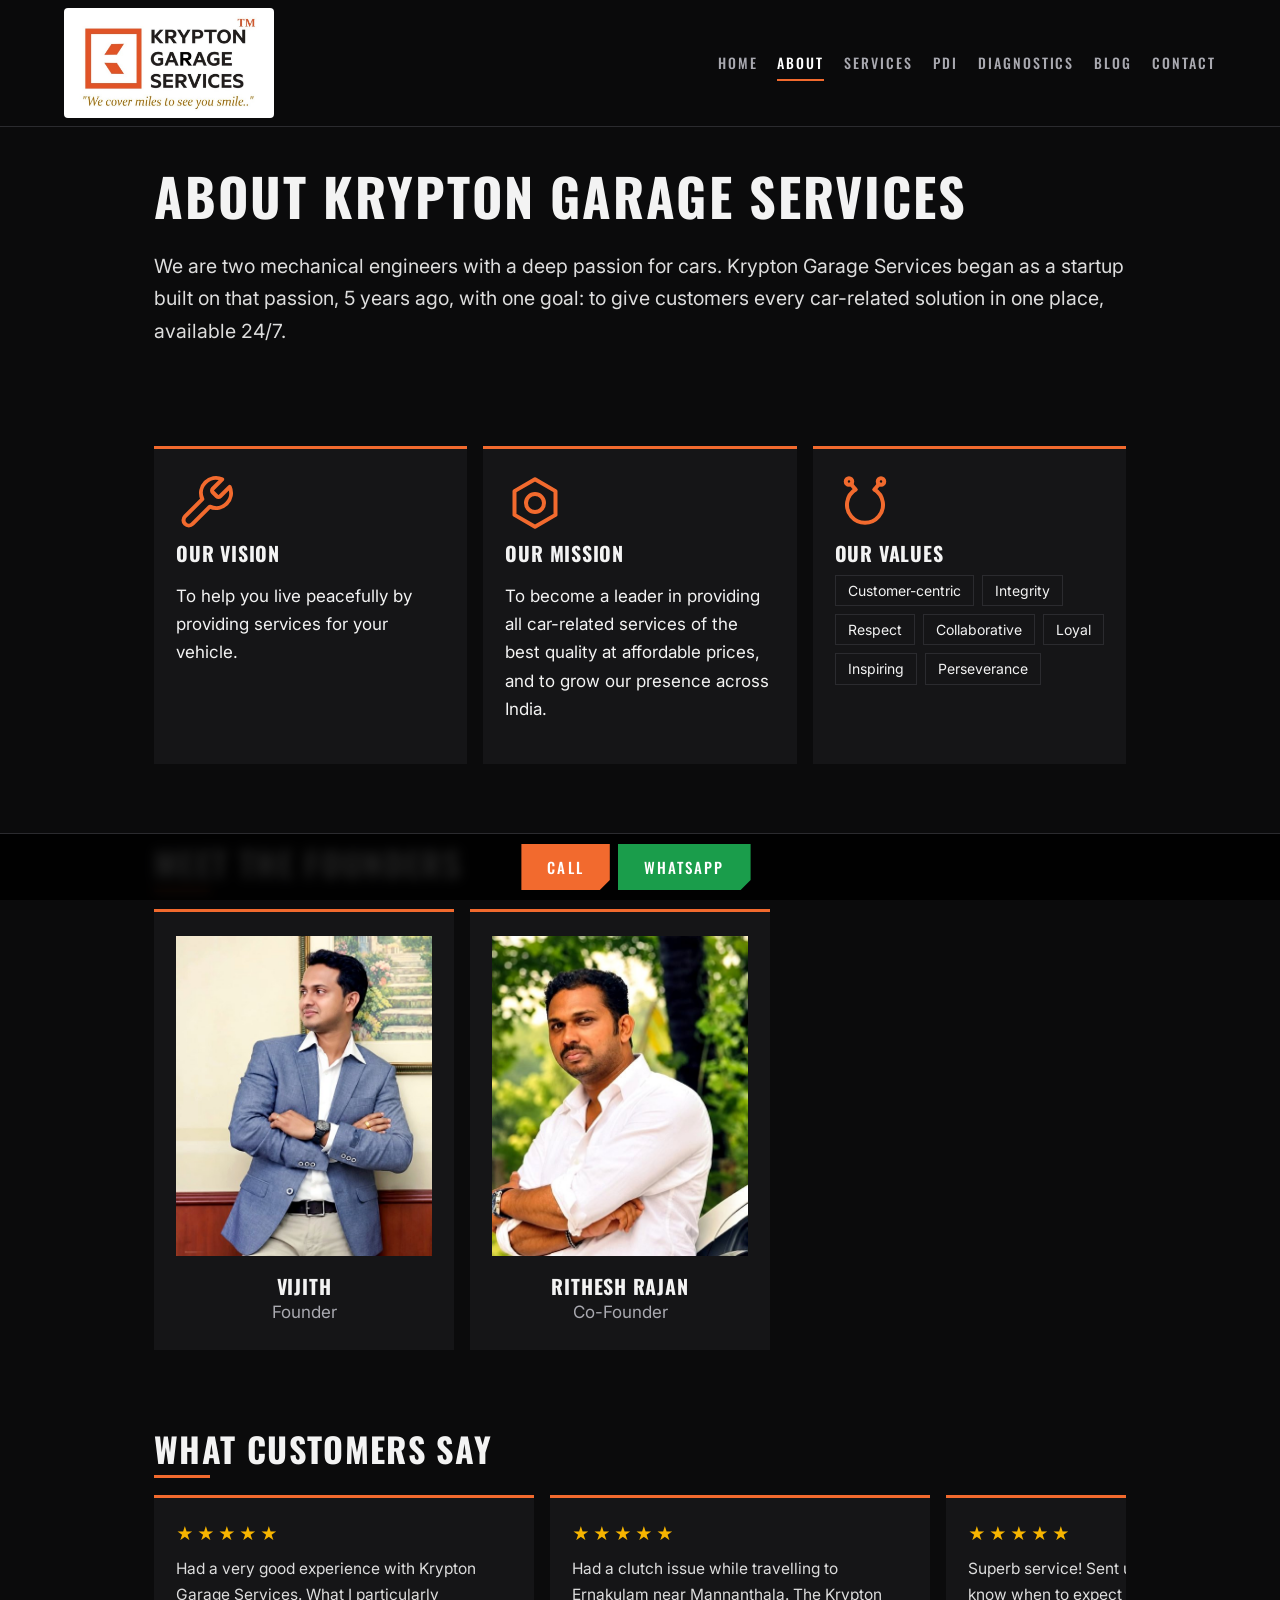
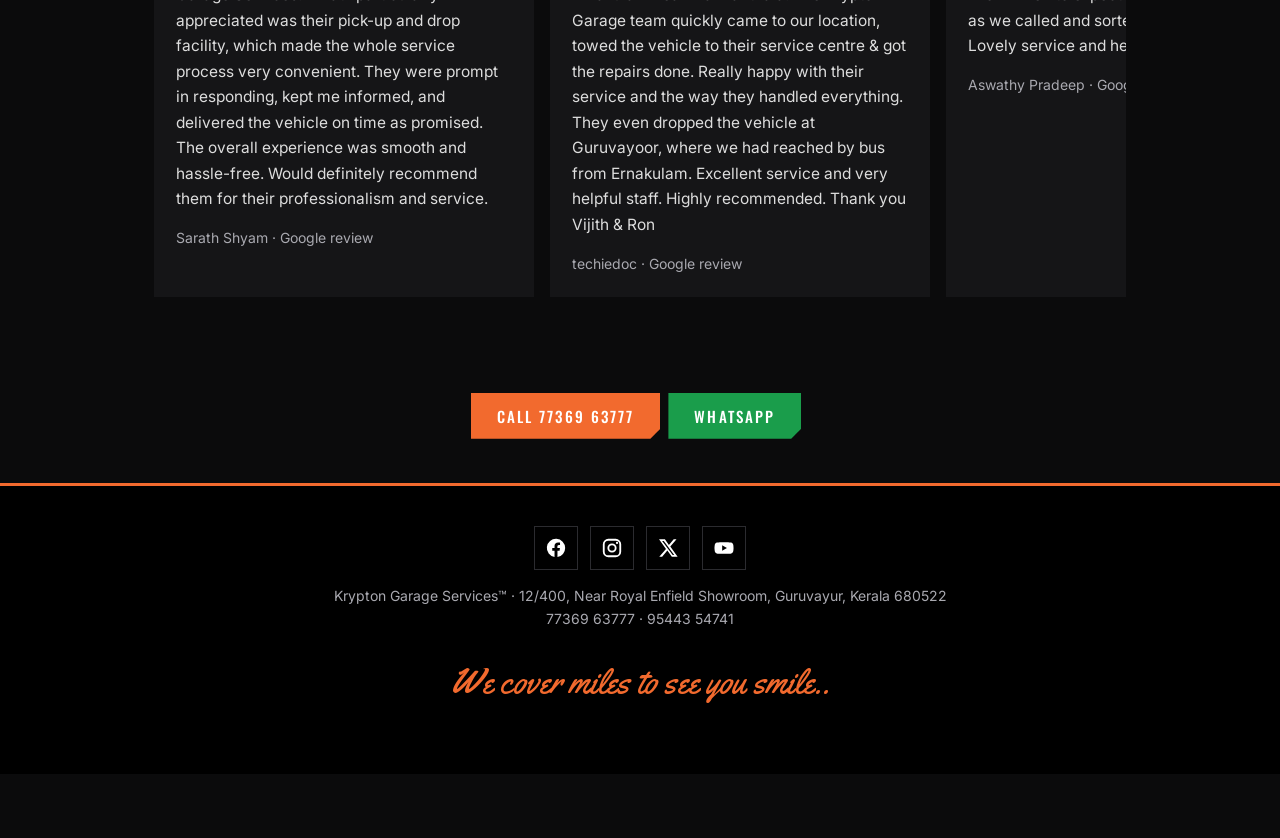
==== about.html @ b63e640e "Add files via upload" ====
<!doctype html><html lang=en><head><meta charset=utf-8><meta name=viewport content="width=device-width,initial-scale=1"><title>About Krypton Garage Services | Car Experts in Guruvayur</title><meta name=description content="Meet the mechanical engineers behind Krypton Garage Services in Guruvayur: our story, vision, mission and values."><link rel=canonical href="https://kryptongarage.in/about.html"><meta property=og:image content="https://kryptongarage.in/img/cover.jpg"><link rel=preconnect href=https://fonts.googleapis.com><link rel=preconnect href=https://fonts.gstatic.com crossorigin><link href="https://fonts.googleapis.com/css2?family=Oswald:wght@500;700&family=Inter:wght@400;500;600&family=Yellowtail&display=swap" rel=stylesheet><link rel=stylesheet href=style.css><script>document.documentElement.className='js'</script><script type="application/ld+json">{"@context": "https://schema.org", "@type": "AutoRepair", "name": "Krypton Garage Services", "url": "https://kryptongarage.in", "telephone": ["+917736963777", "+919544354741"], "slogan": "We cover miles to see you smile", "image": "https://kryptongarage.in/img/cover.jpg", "areaServed": ["Guruvayur", "Thrissur"], "address": {"@type": "PostalAddress", "streetAddress": "12/400, Near Royal Enfield Showroom", "addressLocality": "Guruvayur", "addressRegion": "Kerala", "postalCode": "680522", "addressCountry": "IN"}, "geo": {"@type": "GeoCoordinates", "latitude": 10.5840468, "longitude": 76.0393611}, "hasMap": "https://maps.app.goo.gl/5kHXYQaZtr5Z3fxL6", "founder": [{"@type": "Person", "name": "Vijith"}, {"@type": "Person", "name": "Rithesh Rajan"}], "sameAs": ["https://www.facebook.com/kryptongarageservices", "https://www.instagram.com/kryptongarageservices", "https://x.com/KryptonGarage", "https://www.youtube.com/@kryptongarageservices"]}</script></head><body><header><a class=brand href=index.html><img src=img/logo.jpg alt="Krypton Garage Services logo"></a><nav><a href=index.html>Home</a><a href=about.html class=on>About</a><a href=index.html#services>Services</a><a href=pdi.html>PDI</a><a href=vehicle-diagnostics-guruvayur.html>Diagnostics</a><a href=blog.html>Blog</a><a href=contact.html>Contact</a></nav></header><main><section class="w rv"><h1>About Krypton Garage Services</h1><p class=lead>We are two mechanical engineers with a deep passion for cars. Krypton Garage Services began as a startup built on that passion, 5 years ago, with one goal: to give customers every car-related solution in one place, available 24/7.</p></section>
<section class="w rv"><div class=three><article><svg class=ic viewBox="0 0 24 24" fill=none stroke=currentColor stroke-width=1.6 stroke-linecap=round stroke-linejoin=round><path d="M14.7 6.3a1 1 0 0 0 0 1.4l1.6 1.6a1 1 0 0 0 1.4 0l3.77-3.77a6 6 0 0 1-7.94 7.94l-6.91 6.91a2.12 2.12 0 0 1-3-3l6.91-6.91a6 6 0 0 1 7.94-7.94l-3.76 3.76z"/></svg><h3>Our Vision</h3><p>To help you live peacefully by providing services for your vehicle.</p></article><article><svg class=ic viewBox="0 0 24 24" fill=none stroke=currentColor stroke-width=1.6 stroke-linecap=round stroke-linejoin=round><polygon points="12 2.5 20.2 7.25 20.2 16.75 12 21.5 3.8 16.75 3.8 7.25"/><circle cx="12" cy="12" r="3.6"/></svg><h3>Our Mission</h3><p>To become a leader in providing all car-related services of the best quality at affordable prices, and to grow our presence across India.</p></article><article><svg class=ic viewBox="0 0 24 24" fill=none stroke=currentColor stroke-width=1.6 stroke-linecap=round stroke-linejoin=round><path d="M8.2 6.6A7.2 7.2 0 1 0 15.8 6.6"/><path d="M8.2 6.6 6.4 4.4M15.8 6.6l1.8-2.2"/><circle cx="5.6" cy="3.4" r="1.3"/><circle cx="18.4" cy="3.4" r="1.3"/></svg><h3>Our Values</h3><ul class=vals><li>Customer-centric</li><li>Integrity</li><li>Respect</li><li>Collaborative</li><li>Loyal</li><li>Inspiring</li><li>Perseverance</li></ul></article></div></section>
<section class="w rv"><h2>Meet the Founders</h2><div class=team><article><img src=img/founder.jpg alt="Vijith, Founder of Krypton Garage Services" loading=lazy><h3>Vijith</h3><p>Founder</p></article><article><img src=img/cofounder.jpg alt="Rithesh Rajan, Co-Founder of Krypton Garage Services" loading=lazy><h3>Rithesh Rajan</h3><p>Co-Founder</p></article></div></section>
<section class="w rv"><h2>What customers say</h2><div class=revs><figure class=rev><div class=st>★★★★★</div><blockquote>Had a very good experience with Krypton Garage Services. What I particularly appreciated was their pick-up and drop facility, which made the whole service process very convenient. They were prompt in responding, kept me informed, and delivered the vehicle on time as promised. The overall experience was smooth and hassle-free. Would definitely recommend them for their professionalism and service.</blockquote><figcaption>Sarath Shyam · Google review</figcaption></figure><figure class=rev><div class=st>★★★★★</div><blockquote>Had a clutch issue while travelling to Ernakulam near Mannanthala. The Krypton Garage team quickly came to our location, towed the vehicle to their service centre &amp; got the repairs done. Really happy with their service and the way they handled everything. They even dropped the vehicle at Guruvayoor, where we had reached by bus from Ernakulam. Excellent service and very helpful staff. Highly recommended. Thank you Vijith &amp; Ron</blockquote><figcaption>techiedoc · Google review</figcaption></figure><figure class=rev><div class=st>★★★★★</div><blockquote>Superb service! Sent us his live location so we know when to expect him. He came as soon as we called and sorted our battery fast. Lovely service and helpful.</blockquote><figcaption>Aswathy Pradeep · Google review</figcaption></figure><figure class=rev><div class=st>★★★★★</div><blockquote>Called Mr.Vijith from Krypton Garage Services for PDI of my new Curvv EV from Thrissur. Although we called him at a short notice, he came all the way till Kuttanellur, on time. I was impressed by the thorough PDI that Vijith did. I'll strongly recommend him for a PDI for any vehicle.</blockquote><figcaption>Kiran Kumar · Google review</figcaption></figure></div></section><section class="w rv ctr"><a class=btn href='tel:+917736963777'>Call 77369 63777</a><a class='btn wa' href='https://wa.me/917736963777'>WhatsApp</a></section></main><div class=cta><a class=btn href='tel:+917736963777'>Call</a><a class='btn wa' href='https://wa.me/917736963777'>WhatsApp</a></div><footer><div class=soc><a href="https://www.facebook.com/kryptongarageservices" aria-label="Facebook" rel=noopener><svg viewBox="0 0 24 24"><path fill="currentColor" d="M22 12a10 10 0 1 0-11.6 9.9v-7H7.9V12h2.5V9.8c0-2.5 1.5-3.9 3.8-3.9 1.1 0 2.2.2 2.2.2v2.5h-1.3c-1.2 0-1.6.8-1.6 1.6V12h2.8l-.4 2.9h-2.3v7A10 10 0 0 0 22 12z"/></svg></a><a href="https://www.instagram.com/kryptongarageservices" aria-label="Instagram" rel=noopener><svg viewBox="0 0 24 24"><g fill="none" stroke="currentColor" stroke-width="2"><rect x="3" y="3" width="18" height="18" rx="5"/><circle cx="12" cy="12" r="4"/></g><circle cx="17.5" cy="6.5" r="1.2" fill="currentColor"/></svg></a><a href="https://x.com/KryptonGarage" aria-label="X" rel=noopener><svg viewBox="0 0 24 24"><path fill="currentColor" d="M18.2 2.5h3.1l-6.8 7.8 8 11.2h-6.3l-4.9-6.8-5.7 6.8H2.5l7.3-8.4L2.2 2.5h6.4l4.4 6.2 5.2-6.2zm-1.1 17.1h1.7L7.4 4.3H5.6l11.5 15.3z"/></svg></a><a href="https://www.youtube.com/@kryptongarageservices" aria-label="YouTube" rel=noopener><svg viewBox="0 0 24 24"><path fill="currentColor" d="M22 8.2a3 3 0 0 0-2.1-2.1C18 5.6 12 5.6 12 5.6s-6 0-7.9.5A3 3 0 0 0 2 8.2 31 31 0 0 0 1.6 12a31 31 0 0 0 .4 3.8 3 3 0 0 0 2.1 2.1c1.9.5 7.9.5 7.9.5s6 0 7.9-.5a3 3 0 0 0 2.1-2.1c.4-1.3.4-3.8.4-3.8s0-2.5-.4-3.8zM10 15V9l5.2 3z"/></svg></a></div><p>Krypton Garage Services™ · 12/400, Near Royal Enfield Showroom, Guruvayur, Kerala 680522<br>77369 63777 · 95443 54741</p><p class=script>We cover miles to see you smile..</p></footer><script>var o=new IntersectionObserver(function(e){e.forEach(function(x){if(x.isIntersecting){x.target.classList.add('in');o.unobserve(x.target)}})},{threshold:.12});document.querySelectorAll('.rv').forEach(function(e){o.observe(e)})</script></body></html>
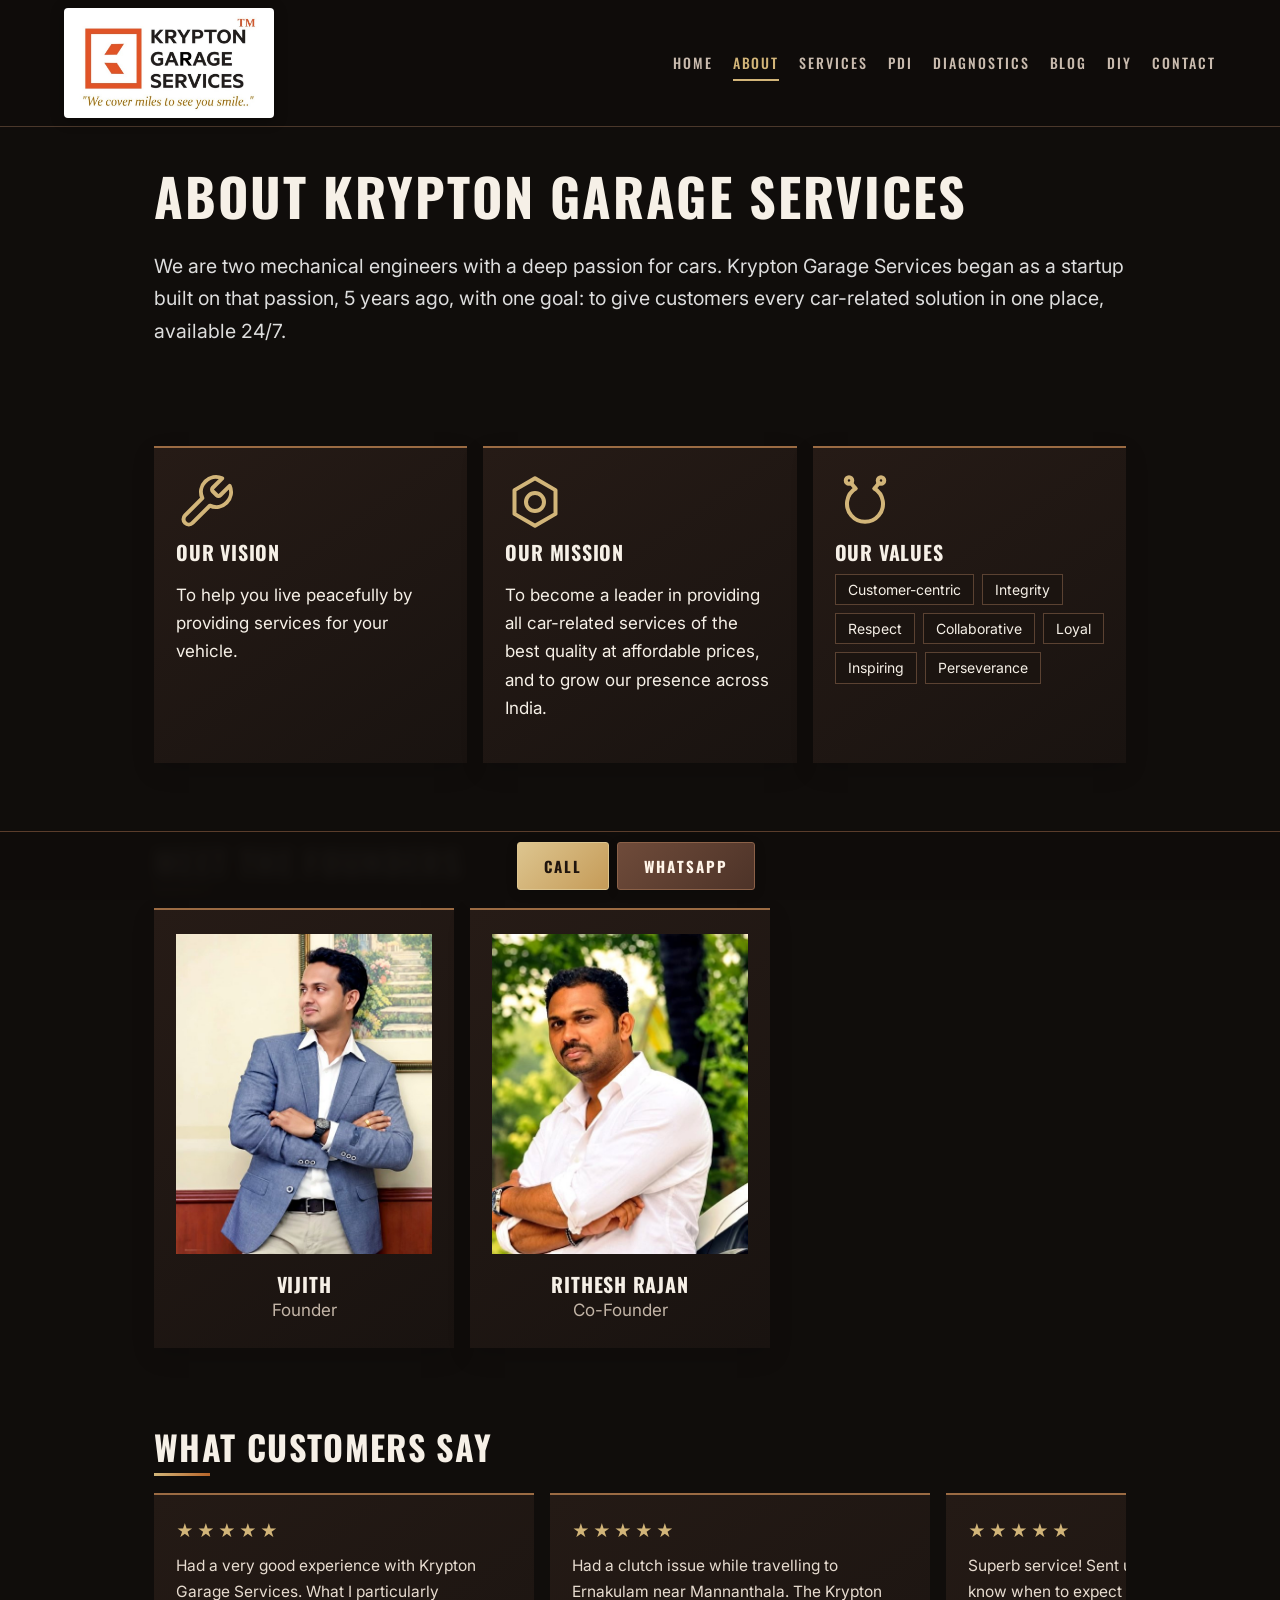
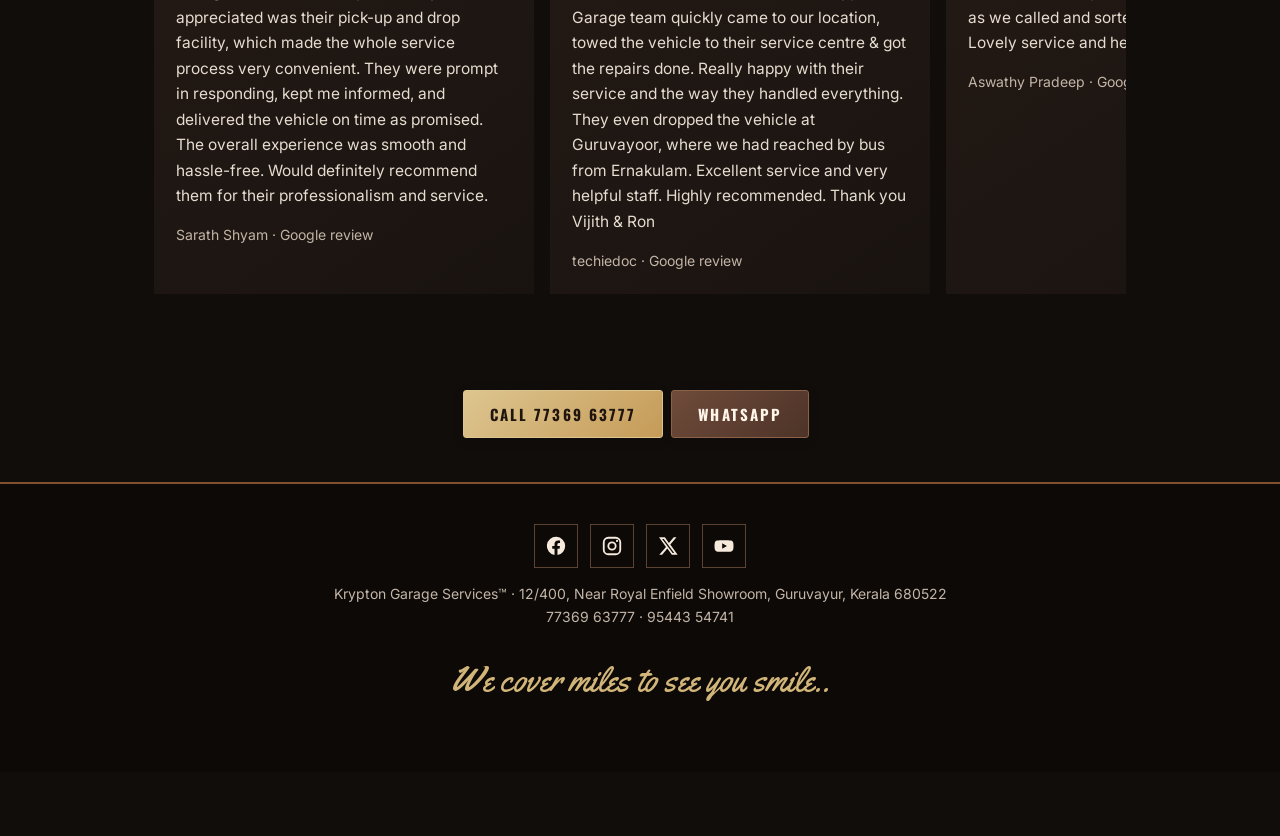
==== commit 4e271c26: "Add files via upload" ====
--- a/about.html
+++ b/about.html
@@ -1,4 +1,4 @@
-<!doctype html><html lang=en><head><meta charset=utf-8><meta name=viewport content="width=device-width,initial-scale=1"><title>About Krypton Garage Services | Car Experts in Guruvayur</title><meta name=description content="Meet the mechanical engineers behind Krypton Garage Services in Guruvayur: our story, vision, mission and values."><link rel=canonical href="https://kryptongarage.in/about.html"><meta property=og:image content="https://kryptongarage.in/img/cover.jpg"><link rel=preconnect href=https://fonts.googleapis.com><link rel=preconnect href=https://fonts.gstatic.com crossorigin><link href="https://fonts.googleapis.com/css2?family=Oswald:wght@500;700&family=Inter:wght@400;500;600&family=Yellowtail&display=swap" rel=stylesheet><link rel=stylesheet href=style.css><script>document.documentElement.className='js'</script><script type="application/ld+json">{"@context": "https://schema.org", "@type": "AutoRepair", "name": "Krypton Garage Services", "url": "https://kryptongarage.in", "telephone": ["+917736963777", "+919544354741"], "slogan": "We cover miles to see you smile", "image": "https://kryptongarage.in/img/cover.jpg", "areaServed": ["Guruvayur", "Thrissur"], "address": {"@type": "PostalAddress", "streetAddress": "12/400, Near Royal Enfield Showroom", "addressLocality": "Guruvayur", "addressRegion": "Kerala", "postalCode": "680522", "addressCountry": "IN"}, "geo": {"@type": "GeoCoordinates", "latitude": 10.5840468, "longitude": 76.0393611}, "hasMap": "https://maps.app.goo.gl/5kHXYQaZtr5Z3fxL6", "founder": [{"@type": "Person", "name": "Vijith"}, {"@type": "Person", "name": "Rithesh Rajan"}], "sameAs": ["https://www.facebook.com/kryptongarageservices", "https://www.instagram.com/kryptongarageservices", "https://x.com/KryptonGarage", "https://www.youtube.com/@kryptongarageservices"]}</script></head><body><header><a class=brand href=index.html><img src=img/logo.jpg alt="Krypton Garage Services logo"></a><nav><a href=index.html>Home</a><a href=about.html class=on>About</a><a href=index.html#services>Services</a><a href=pdi.html>PDI</a><a href=vehicle-diagnostics-guruvayur.html>Diagnostics</a><a href=blog.html>Blog</a><a href=contact.html>Contact</a></nav></header><main><section class="w rv"><h1>About Krypton Garage Services</h1><p class=lead>We are two mechanical engineers with a deep passion for cars. Krypton Garage Services began as a startup built on that passion, 5 years ago, with one goal: to give customers every car-related solution in one place, available 24/7.</p></section>
+<!doctype html><html lang=en><head><meta charset=utf-8><meta name=viewport content="width=device-width,initial-scale=1"><title>About Krypton Garage Services | Car Experts in Guruvayur</title><meta name=description content="Meet the mechanical engineers behind Krypton Garage Services in Guruvayur: our story, vision, mission and values."><link rel=canonical href="https://kryptongarage.in/about.html"><meta property=og:image content="https://kryptongarage.in/img/cover.jpg"><link rel=preconnect href=https://fonts.googleapis.com><link rel=preconnect href=https://fonts.gstatic.com crossorigin><link href="https://fonts.googleapis.com/css2?family=Oswald:wght@500;700&family=Inter:wght@400;500;600&family=Yellowtail&display=swap" rel=stylesheet><link rel=stylesheet href=style.css><script>document.documentElement.className='js'</script><script type="application/ld+json">{"@context": "https://schema.org", "@type": "AutoRepair", "name": "Krypton Garage Services", "url": "https://kryptongarage.in", "telephone": ["+917736963777", "+919544354741"], "slogan": "We cover miles to see you smile", "image": "https://kryptongarage.in/img/cover.jpg", "areaServed": ["Guruvayur", "Thrissur"], "address": {"@type": "PostalAddress", "streetAddress": "12/400, Near Royal Enfield Showroom", "addressLocality": "Guruvayur", "addressRegion": "Kerala", "postalCode": "680522", "addressCountry": "IN"}, "geo": {"@type": "GeoCoordinates", "latitude": 10.5840468, "longitude": 76.0393611}, "hasMap": "https://maps.app.goo.gl/5kHXYQaZtr5Z3fxL6", "founder": [{"@type": "Person", "name": "Vijith"}, {"@type": "Person", "name": "Rithesh Rajan"}], "sameAs": ["https://www.facebook.com/kryptongarageservices", "https://www.instagram.com/kryptongarageservices", "https://x.com/KryptonGarage", "https://www.youtube.com/@kryptongarageservices"]}</script></head><body><header><a class=brand href=index.html><img src=img/logo.jpg alt="Krypton Garage Services logo"></a><nav><a href=index.html>Home</a><a href=about.html class=on>About</a><a href=index.html#services>Services</a><a href=pdi.html>PDI</a><a href=vehicle-diagnostics-guruvayur.html>Diagnostics</a><a href=blog.html>Blog</a><a href=diy.html>DIY</a><a href=contact.html>Contact</a></nav></header><main><section class="w rv"><h1>About Krypton Garage Services</h1><p class=lead>We are two mechanical engineers with a deep passion for cars. Krypton Garage Services began as a startup built on that passion, 5 years ago, with one goal: to give customers every car-related solution in one place, available 24/7.</p></section>
 <section class="w rv"><div class=three><article><svg class=ic viewBox="0 0 24 24" fill=none stroke=currentColor stroke-width=1.6 stroke-linecap=round stroke-linejoin=round><path d="M14.7 6.3a1 1 0 0 0 0 1.4l1.6 1.6a1 1 0 0 0 1.4 0l3.77-3.77a6 6 0 0 1-7.94 7.94l-6.91 6.91a2.12 2.12 0 0 1-3-3l6.91-6.91a6 6 0 0 1 7.94-7.94l-3.76 3.76z"/></svg><h3>Our Vision</h3><p>To help you live peacefully by providing services for your vehicle.</p></article><article><svg class=ic viewBox="0 0 24 24" fill=none stroke=currentColor stroke-width=1.6 stroke-linecap=round stroke-linejoin=round><polygon points="12 2.5 20.2 7.25 20.2 16.75 12 21.5 3.8 16.75 3.8 7.25"/><circle cx="12" cy="12" r="3.6"/></svg><h3>Our Mission</h3><p>To become a leader in providing all car-related services of the best quality at affordable prices, and to grow our presence across India.</p></article><article><svg class=ic viewBox="0 0 24 24" fill=none stroke=currentColor stroke-width=1.6 stroke-linecap=round stroke-linejoin=round><path d="M8.2 6.6A7.2 7.2 0 1 0 15.8 6.6"/><path d="M8.2 6.6 6.4 4.4M15.8 6.6l1.8-2.2"/><circle cx="5.6" cy="3.4" r="1.3"/><circle cx="18.4" cy="3.4" r="1.3"/></svg><h3>Our Values</h3><ul class=vals><li>Customer-centric</li><li>Integrity</li><li>Respect</li><li>Collaborative</li><li>Loyal</li><li>Inspiring</li><li>Perseverance</li></ul></article></div></section>
 <section class="w rv"><h2>Meet the Founders</h2><div class=team><article><img src=img/founder.jpg alt="Vijith, Founder of Krypton Garage Services" loading=lazy><h3>Vijith</h3><p>Founder</p></article><article><img src=img/cofounder.jpg alt="Rithesh Rajan, Co-Founder of Krypton Garage Services" loading=lazy><h3>Rithesh Rajan</h3><p>Co-Founder</p></article></div></section>
 <section class="w rv"><h2>What customers say</h2><div class=revs><figure class=rev><div class=st>★★★★★</div><blockquote>Had a very good experience with Krypton Garage Services. What I particularly appreciated was their pick-up and drop facility, which made the whole service process very convenient. They were prompt in responding, kept me informed, and delivered the vehicle on time as promised. The overall experience was smooth and hassle-free. Would definitely recommend them for their professionalism and service.</blockquote><figcaption>Sarath Shyam · Google review</figcaption></figure><figure class=rev><div class=st>★★★★★</div><blockquote>Had a clutch issue while travelling to Ernakulam near Mannanthala. The Krypton Garage team quickly came to our location, towed the vehicle to their service centre &amp; got the repairs done. Really happy with their service and the way they handled everything. They even dropped the vehicle at Guruvayoor, where we had reached by bus from Ernakulam. Excellent service and very helpful staff. Highly recommended. Thank you Vijith &amp; Ron</blockquote><figcaption>techiedoc · Google review</figcaption></figure><figure class=rev><div class=st>★★★★★</div><blockquote>Superb service! Sent us his live location so we know when to expect him. He came as soon as we called and sorted our battery fast. Lovely service and helpful.</blockquote><figcaption>Aswathy Pradeep · Google review</figcaption></figure><figure class=rev><div class=st>★★★★★</div><blockquote>Called Mr.Vijith from Krypton Garage Services for PDI of my new Curvv EV from Thrissur. Although we called him at a short notice, he came all the way till Kuttanellur, on time. I was impressed by the thorough PDI that Vijith did. I'll strongly recommend him for a PDI for any vehicle.</blockquote><figcaption>Kiran Kumar · Google review</figcaption></figure></div></section><section class="w rv ctr"><a class=btn href='tel:+917736963777'>Call 77369 63777</a><a class='btn wa' href='https://wa.me/917736963777'>WhatsApp</a></section></main><div class=cta><a class=btn href='tel:+917736963777'>Call</a><a class='btn wa' href='https://wa.me/917736963777'>WhatsApp</a></div><footer><div class=soc><a href="https://www.facebook.com/kryptongarageservices" aria-label="Facebook" rel=noopener><svg viewBox="0 0 24 24"><path fill="currentColor" d="M22 12a10 10 0 1 0-11.6 9.9v-7H7.9V12h2.5V9.8c0-2.5 1.5-3.9 3.8-3.9 1.1 0 2.2.2 2.2.2v2.5h-1.3c-1.2 0-1.6.8-1.6 1.6V12h2.8l-.4 2.9h-2.3v7A10 10 0 0 0 22 12z"/></svg></a><a href="https://www.instagram.com/kryptongarageservices" aria-label="Instagram" rel=noopener><svg viewBox="0 0 24 24"><g fill="none" stroke="currentColor" stroke-width="2"><rect x="3" y="3" width="18" height="18" rx="5"/><circle cx="12" cy="12" r="4"/></g><circle cx="17.5" cy="6.5" r="1.2" fill="currentColor"/></svg></a><a href="https://x.com/KryptonGarage" aria-label="X" rel=noopener><svg viewBox="0 0 24 24"><path fill="currentColor" d="M18.2 2.5h3.1l-6.8 7.8 8 11.2h-6.3l-4.9-6.8-5.7 6.8H2.5l7.3-8.4L2.2 2.5h6.4l4.4 6.2 5.2-6.2zm-1.1 17.1h1.7L7.4 4.3H5.6l11.5 15.3z"/></svg></a><a href="https://www.youtube.com/@kryptongarageservices" aria-label="YouTube" rel=noopener><svg viewBox="0 0 24 24"><path fill="currentColor" d="M22 8.2a3 3 0 0 0-2.1-2.1C18 5.6 12 5.6 12 5.6s-6 0-7.9.5A3 3 0 0 0 2 8.2 31 31 0 0 0 1.6 12a31 31 0 0 0 .4 3.8 3 3 0 0 0 2.1 2.1c1.9.5 7.9.5 7.9.5s6 0 7.9-.5a3 3 0 0 0 2.1-2.1c.4-1.3.4-3.8.4-3.8s0-2.5-.4-3.8zM10 15V9l5.2 3z"/></svg></a></div><p>Krypton Garage Services™ · 12/400, Near Royal Enfield Showroom, Guruvayur, Kerala 680522<br>77369 63777 · 95443 54741</p><p class=script>We cover miles to see you smile..</p></footer><script>var o=new IntersectionObserver(function(e){e.forEach(function(x){if(x.isIntersecting){x.target.classList.add('in');o.unobserve(x.target)}})},{threshold:.12});document.querySelectorAll('.rv').forEach(function(e){o.observe(e)})</script></body></html>
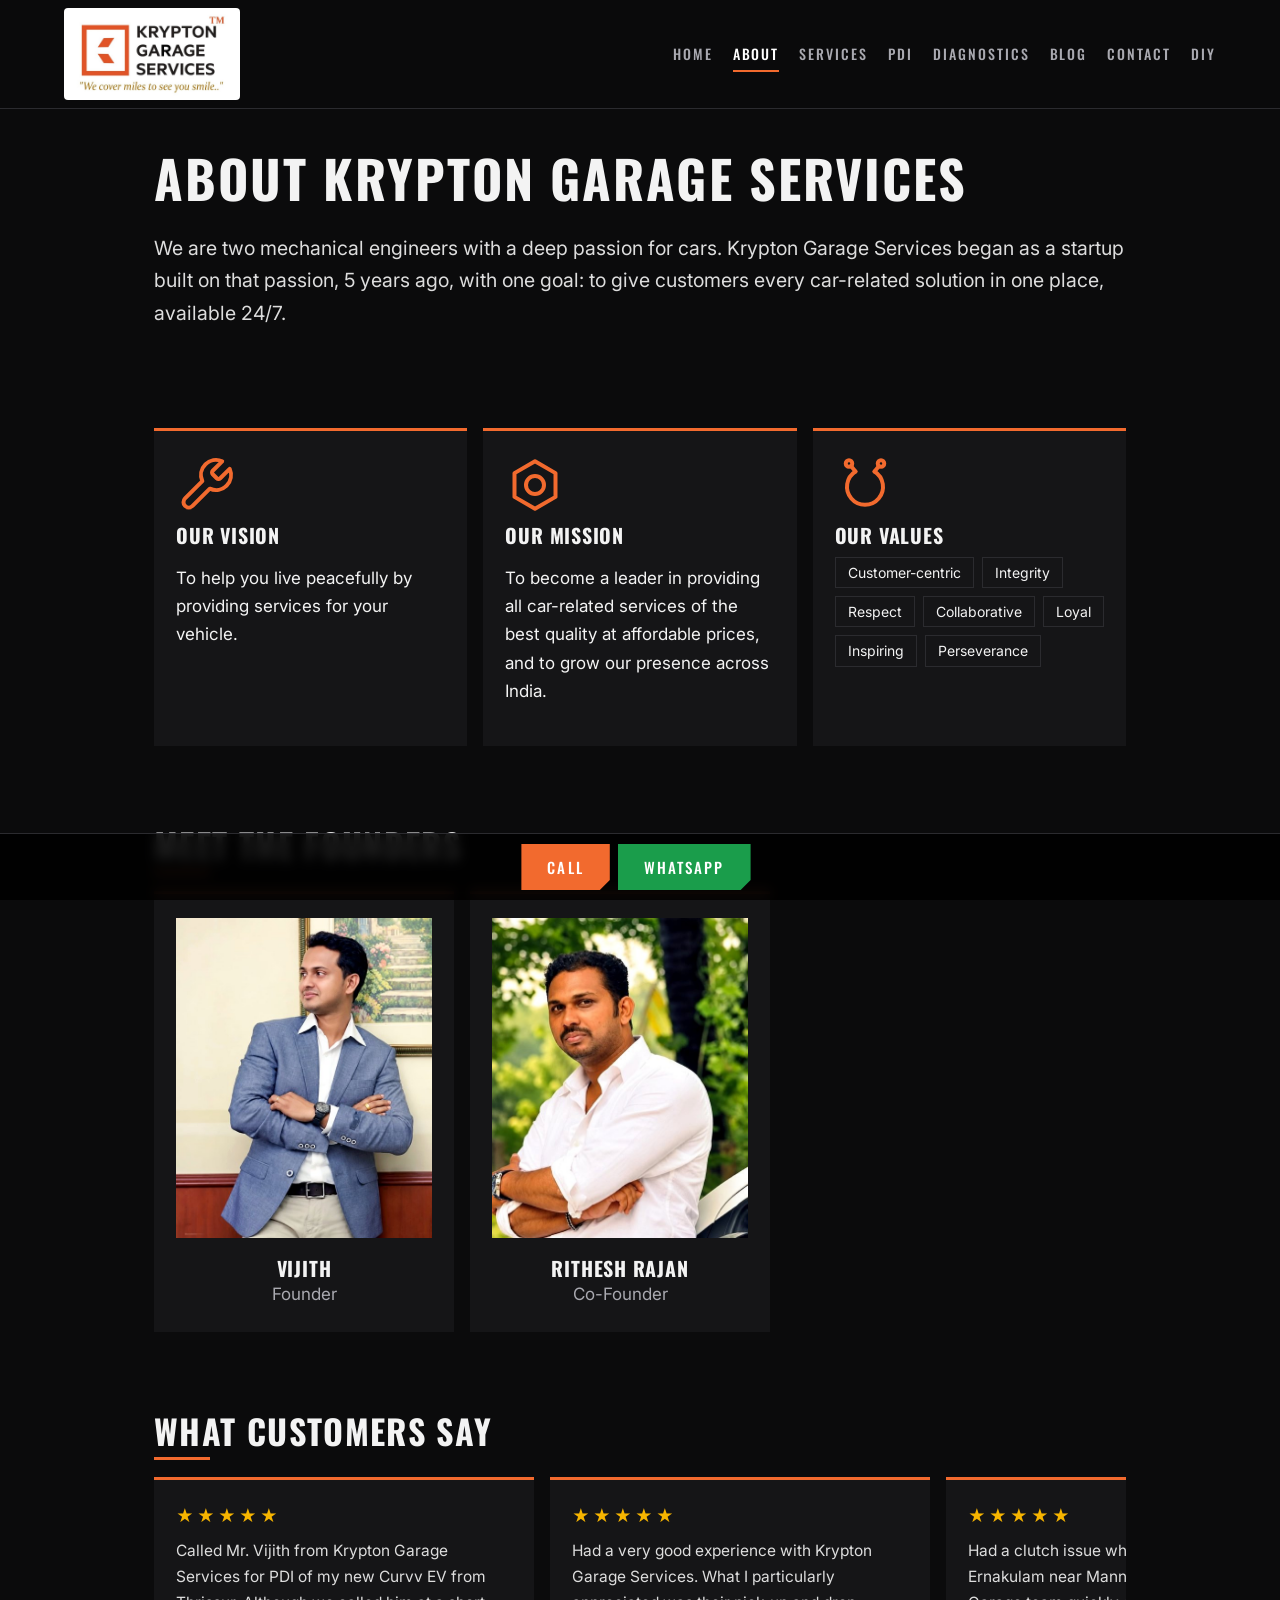
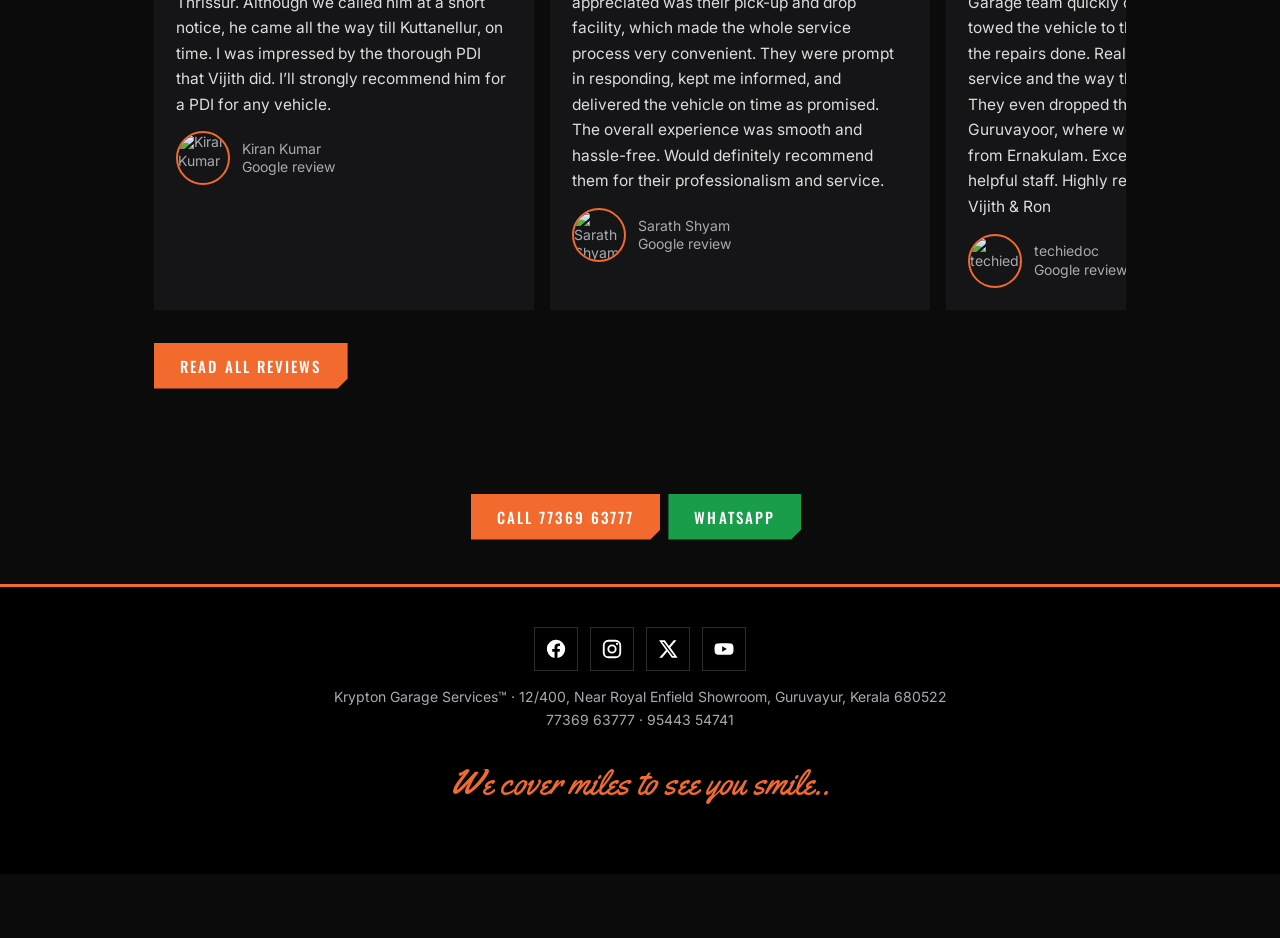
==== commit a975be8d: "Add files via upload" ====
--- a/about.html
+++ b/about.html
@@ -1,4 +1,4 @@
-<!doctype html><html lang=en><head><meta charset=utf-8><meta name=viewport content="width=device-width,initial-scale=1"><title>About Krypton Garage Services | Car Experts in Guruvayur</title><meta name=description content="Meet the mechanical engineers behind Krypton Garage Services in Guruvayur: our story, vision, mission and values."><link rel=canonical href="https://kryptongarage.in/about.html"><meta property=og:image content="https://kryptongarage.in/img/cover.jpg"><link rel=preconnect href=https://fonts.googleapis.com><link rel=preconnect href=https://fonts.gstatic.com crossorigin><link href="https://fonts.googleapis.com/css2?family=Oswald:wght@500;700&family=Inter:wght@400;500;600&family=Yellowtail&display=swap" rel=stylesheet><link rel=stylesheet href=style.css><script>document.documentElement.className='js'</script><script type="application/ld+json">{"@context": "https://schema.org", "@type": "AutoRepair", "name": "Krypton Garage Services", "url": "https://kryptongarage.in", "telephone": ["+917736963777", "+919544354741"], "slogan": "We cover miles to see you smile", "image": "https://kryptongarage.in/img/cover.jpg", "areaServed": ["Guruvayur", "Thrissur"], "address": {"@type": "PostalAddress", "streetAddress": "12/400, Near Royal Enfield Showroom", "addressLocality": "Guruvayur", "addressRegion": "Kerala", "postalCode": "680522", "addressCountry": "IN"}, "geo": {"@type": "GeoCoordinates", "latitude": 10.5840468, "longitude": 76.0393611}, "hasMap": "https://maps.app.goo.gl/5kHXYQaZtr5Z3fxL6", "founder": [{"@type": "Person", "name": "Vijith"}, {"@type": "Person", "name": "Rithesh Rajan"}], "sameAs": ["https://www.facebook.com/kryptongarageservices", "https://www.instagram.com/kryptongarageservices", "https://x.com/KryptonGarage", "https://www.youtube.com/@kryptongarageservices"]}</script></head><body><header><a class=brand href=index.html><img src=img/logo.jpg alt="Krypton Garage Services logo"></a><nav><a href=index.html>Home</a><a href=about.html class=on>About</a><a href=index.html#services>Services</a><a href=pdi.html>PDI</a><a href=vehicle-diagnostics-guruvayur.html>Diagnostics</a><a href=blog.html>Blog</a><a href=diy.html>DIY</a><a href=contact.html>Contact</a></nav></header><main><section class="w rv"><h1>About Krypton Garage Services</h1><p class=lead>We are two mechanical engineers with a deep passion for cars. Krypton Garage Services began as a startup built on that passion, 5 years ago, with one goal: to give customers every car-related solution in one place, available 24/7.</p></section>
+<!doctype html><html lang=en><head><meta charset=utf-8><meta name=viewport content="width=device-width,initial-scale=1"><title>About Krypton Garage Services | Car Experts in Guruvayur</title><meta name=description content="Meet the mechanical engineers behind Krypton Garage Services in Guruvayur: our story, vision, mission and values."><link rel=canonical href="https://kryptongarage.in/about.html"><meta property=og:image content="https://kryptongarage.in/img/cover.jpg"><link rel=preconnect href=https://fonts.googleapis.com><link rel=preconnect href=https://fonts.gstatic.com crossorigin><link href="https://fonts.googleapis.com/css2?family=Oswald:wght@500;700&family=Inter:wght@400;500;600&family=Yellowtail&display=swap" rel=stylesheet><link rel=stylesheet href=style.css><script>document.documentElement.className='js'</script><script type="application/ld+json">{"@context": "https://schema.org", "@type": "AutoRepair", "name": "Krypton Garage Services", "url": "https://kryptongarage.in", "email": "kryptongarageservices@gmail.com", "telephone": ["+917736963777", "+919544354741"], "slogan": "We cover miles to see you smile", "image": "https://kryptongarage.in/img/cover.jpg", "areaServed": ["Guruvayur", "Thrissur"], "address": {"@type": "PostalAddress", "streetAddress": "12/400, Near Royal Enfield Showroom", "addressLocality": "Guruvayur", "addressRegion": "Kerala", "postalCode": "680522", "addressCountry": "IN"}, "geo": {"@type": "GeoCoordinates", "latitude": 10.5840468, "longitude": 76.0393611}, "hasMap": "https://maps.app.goo.gl/5kHXYQaZtr5Z3fxL6", "founder": [{"@type": "Person", "name": "Vijith"}, {"@type": "Person", "name": "Rithesh Rajan"}], "sameAs": ["https://www.facebook.com/kryptongarageservices", "https://www.instagram.com/kryptongarageservices", "https://x.com/KryptonGarage", "https://www.youtube.com/@kryptongarageservices"]}</script></head><body><header><a class=brand href=index.html><img src=img/logo.jpg alt="Krypton Garage Services logo"></a><nav><a href=index.html>Home</a><a href=about.html class=on>About</a><a href=index.html#services>Services</a><a href=pdi.html>PDI</a><a href=vehicle-diagnostics-guruvayur.html>Diagnostics</a><a href=blog.html>Blog</a><a href=contact.html>Contact</a><a href=diy.html>DIY</a></nav></header><main><section class="w rv"><h1>About Krypton Garage Services</h1><p class=lead>We are two mechanical engineers with a deep passion for cars. Krypton Garage Services began as a startup built on that passion, 5 years ago, with one goal: to give customers every car-related solution in one place, available 24/7.</p></section>
 <section class="w rv"><div class=three><article><svg class=ic viewBox="0 0 24 24" fill=none stroke=currentColor stroke-width=1.6 stroke-linecap=round stroke-linejoin=round><path d="M14.7 6.3a1 1 0 0 0 0 1.4l1.6 1.6a1 1 0 0 0 1.4 0l3.77-3.77a6 6 0 0 1-7.94 7.94l-6.91 6.91a2.12 2.12 0 0 1-3-3l6.91-6.91a6 6 0 0 1 7.94-7.94l-3.76 3.76z"/></svg><h3>Our Vision</h3><p>To help you live peacefully by providing services for your vehicle.</p></article><article><svg class=ic viewBox="0 0 24 24" fill=none stroke=currentColor stroke-width=1.6 stroke-linecap=round stroke-linejoin=round><polygon points="12 2.5 20.2 7.25 20.2 16.75 12 21.5 3.8 16.75 3.8 7.25"/><circle cx="12" cy="12" r="3.6"/></svg><h3>Our Mission</h3><p>To become a leader in providing all car-related services of the best quality at affordable prices, and to grow our presence across India.</p></article><article><svg class=ic viewBox="0 0 24 24" fill=none stroke=currentColor stroke-width=1.6 stroke-linecap=round stroke-linejoin=round><path d="M8.2 6.6A7.2 7.2 0 1 0 15.8 6.6"/><path d="M8.2 6.6 6.4 4.4M15.8 6.6l1.8-2.2"/><circle cx="5.6" cy="3.4" r="1.3"/><circle cx="18.4" cy="3.4" r="1.3"/></svg><h3>Our Values</h3><ul class=vals><li>Customer-centric</li><li>Integrity</li><li>Respect</li><li>Collaborative</li><li>Loyal</li><li>Inspiring</li><li>Perseverance</li></ul></article></div></section>
 <section class="w rv"><h2>Meet the Founders</h2><div class=team><article><img src=img/founder.jpg alt="Vijith, Founder of Krypton Garage Services" loading=lazy><h3>Vijith</h3><p>Founder</p></article><article><img src=img/cofounder.jpg alt="Rithesh Rajan, Co-Founder of Krypton Garage Services" loading=lazy><h3>Rithesh Rajan</h3><p>Co-Founder</p></article></div></section>
-<section class="w rv"><h2>What customers say</h2><div class=revs><figure class=rev><div class=st>★★★★★</div><blockquote>Had a very good experience with Krypton Garage Services. What I particularly appreciated was their pick-up and drop facility, which made the whole service process very convenient. They were prompt in responding, kept me informed, and delivered the vehicle on time as promised. The overall experience was smooth and hassle-free. Would definitely recommend them for their professionalism and service.</blockquote><figcaption>Sarath Shyam · Google review</figcaption></figure><figure class=rev><div class=st>★★★★★</div><blockquote>Had a clutch issue while travelling to Ernakulam near Mannanthala. The Krypton Garage team quickly came to our location, towed the vehicle to their service centre &amp; got the repairs done. Really happy with their service and the way they handled everything. They even dropped the vehicle at Guruvayoor, where we had reached by bus from Ernakulam. Excellent service and very helpful staff. Highly recommended. Thank you Vijith &amp; Ron</blockquote><figcaption>techiedoc · Google review</figcaption></figure><figure class=rev><div class=st>★★★★★</div><blockquote>Superb service! Sent us his live location so we know when to expect him. He came as soon as we called and sorted our battery fast. Lovely service and helpful.</blockquote><figcaption>Aswathy Pradeep · Google review</figcaption></figure><figure class=rev><div class=st>★★★★★</div><blockquote>Called Mr.Vijith from Krypton Garage Services for PDI of my new Curvv EV from Thrissur. Although we called him at a short notice, he came all the way till Kuttanellur, on time. I was impressed by the thorough PDI that Vijith did. I'll strongly recommend him for a PDI for any vehicle.</blockquote><figcaption>Kiran Kumar · Google review</figcaption></figure></div></section><section class="w rv ctr"><a class=btn href='tel:+917736963777'>Call 77369 63777</a><a class='btn wa' href='https://wa.me/917736963777'>WhatsApp</a></section></main><div class=cta><a class=btn href='tel:+917736963777'>Call</a><a class='btn wa' href='https://wa.me/917736963777'>WhatsApp</a></div><footer><div class=soc><a href="https://www.facebook.com/kryptongarageservices" aria-label="Facebook" rel=noopener><svg viewBox="0 0 24 24"><path fill="currentColor" d="M22 12a10 10 0 1 0-11.6 9.9v-7H7.9V12h2.5V9.8c0-2.5 1.5-3.9 3.8-3.9 1.1 0 2.2.2 2.2.2v2.5h-1.3c-1.2 0-1.6.8-1.6 1.6V12h2.8l-.4 2.9h-2.3v7A10 10 0 0 0 22 12z"/></svg></a><a href="https://www.instagram.com/kryptongarageservices" aria-label="Instagram" rel=noopener><svg viewBox="0 0 24 24"><g fill="none" stroke="currentColor" stroke-width="2"><rect x="3" y="3" width="18" height="18" rx="5"/><circle cx="12" cy="12" r="4"/></g><circle cx="17.5" cy="6.5" r="1.2" fill="currentColor"/></svg></a><a href="https://x.com/KryptonGarage" aria-label="X" rel=noopener><svg viewBox="0 0 24 24"><path fill="currentColor" d="M18.2 2.5h3.1l-6.8 7.8 8 11.2h-6.3l-4.9-6.8-5.7 6.8H2.5l7.3-8.4L2.2 2.5h6.4l4.4 6.2 5.2-6.2zm-1.1 17.1h1.7L7.4 4.3H5.6l11.5 15.3z"/></svg></a><a href="https://www.youtube.com/@kryptongarageservices" aria-label="YouTube" rel=noopener><svg viewBox="0 0 24 24"><path fill="currentColor" d="M22 8.2a3 3 0 0 0-2.1-2.1C18 5.6 12 5.6 12 5.6s-6 0-7.9.5A3 3 0 0 0 2 8.2 31 31 0 0 0 1.6 12a31 31 0 0 0 .4 3.8 3 3 0 0 0 2.1 2.1c1.9.5 7.9.5 7.9.5s6 0 7.9-.5a3 3 0 0 0 2.1-2.1c.4-1.3.4-3.8.4-3.8s0-2.5-.4-3.8zM10 15V9l5.2 3z"/></svg></a></div><p>Krypton Garage Services™ · 12/400, Near Royal Enfield Showroom, Guruvayur, Kerala 680522<br>77369 63777 · 95443 54741</p><p class=script>We cover miles to see you smile..</p></footer><script>var o=new IntersectionObserver(function(e){e.forEach(function(x){if(x.isIntersecting){x.target.classList.add('in');o.unobserve(x.target)}})},{threshold:.12});document.querySelectorAll('.rv').forEach(function(e){o.observe(e)})</script></body></html>+<section class="w rv"><h2>What customers say</h2><div class=revs><figure class=rev><div class=st>★★★★★</div><blockquote>Called Mr. Vijith from Krypton Garage Services for PDI of my new Curvv EV from Thrissur. Although we called him at a short notice, he came all the way till Kuttanellur, on time. I was impressed by the thorough PDI that Vijith did. I’ll strongly recommend him for a PDI for any vehicle.</blockquote><figcaption><img class=av src=img/r4.jpg alt="Kiran Kumar" loading=lazy><span>Kiran Kumar<br>Google review</span></figcaption></figure><figure class=rev><div class=st>★★★★★</div><blockquote>Had a very good experience with Krypton Garage Services. What I particularly appreciated was their pick-up and drop facility, which made the whole service process very convenient. They were prompt in responding, kept me informed, and delivered the vehicle on time as promised. The overall experience was smooth and hassle-free. Would definitely recommend them for their professionalism and service.</blockquote><figcaption><img class=av src=img/r1.jpg alt="Sarath Shyam" loading=lazy><span>Sarath Shyam<br>Google review</span></figcaption></figure><figure class=rev><div class=st>★★★★★</div><blockquote>Had a clutch issue while travelling to Ernakulam near Mannanthala. The Krypton Garage team quickly came to our location, towed the vehicle to their service centre &amp; got the repairs done. Really happy with their service and the way they handled everything. They even dropped the vehicle at Guruvayoor, where we had reached by bus from Ernakulam. Excellent service and very helpful staff. Highly recommended. Thank you Vijith &amp; Ron</blockquote><figcaption><img class=av src=img/r2.jpg alt="techiedoc" loading=lazy><span>techiedoc<br>Google review</span></figcaption></figure><figure class=rev><div class=st>★★★★★</div><blockquote>Superb service! Sent us his live location so we know when to expect him. He came as soon as we called and sorted our battery fast. Lovely service and helpful.</blockquote><figcaption><img class=av src=img/r3.jpg alt="Aswathy Pradeep" loading=lazy><span>Aswathy Pradeep<br>Google review</span></figcaption></figure><figure class=rev><div class=st>★★★★★</div><blockquote>Last night, after visiting the Guruvayoor Temple, we returned to the parking area to take our car, but it wouldn’t start. I searched online for help, and they arrived at the Guruvayoor parking area within 20 minutes and fixed the problem immediately. They ensured the car was in proper condition for us to leave safely.</blockquote><figcaption><img class=av src=img/rv3.jpg alt="Gadha Sasikumar" loading=lazy><span>Gadha Sasikumar<br>Google review</span></figcaption></figure><figure class=rev><div class=st>★★★★★</div><blockquote>I had been facing a coil issue with my car for a long time and showed it to many garages, but no one could properly identify the problem. Finally, I came here, and the team quickly found the exact issue and fixed it perfectly. My car runs smoothly now. Very professional, knowledgeable, and trustworthy service. Highly recommended!</blockquote><figcaption><img class=av src=img/rv14.jpg alt="Nivin Wolf" loading=lazy><span>Nivin Wolf<br>Google review</span></figcaption></figure></div><p><a class=btn href=reviews.html>Read all reviews</a></p></section><section class="w rv ctr"><a class=btn href='tel:+917736963777'>Call 77369 63777</a><a class='btn wa' href='https://wa.me/917736963777'>WhatsApp</a></section></main><div class=cta><a class=btn href='tel:+917736963777'>Call</a><a class='btn wa' href='https://wa.me/917736963777'>WhatsApp</a></div><footer><div class=soc><a href="https://www.facebook.com/kryptongarageservices" aria-label="Facebook" rel=noopener><svg viewBox="0 0 24 24"><path fill="currentColor" d="M22 12a10 10 0 1 0-11.6 9.9v-7H7.9V12h2.5V9.8c0-2.5 1.5-3.9 3.8-3.9 1.1 0 2.2.2 2.2.2v2.5h-1.3c-1.2 0-1.6.8-1.6 1.6V12h2.8l-.4 2.9h-2.3v7A10 10 0 0 0 22 12z"/></svg></a><a href="https://www.instagram.com/kryptongarageservices" aria-label="Instagram" rel=noopener><svg viewBox="0 0 24 24"><g fill="none" stroke="currentColor" stroke-width="2"><rect x="3" y="3" width="18" height="18" rx="5"/><circle cx="12" cy="12" r="4"/></g><circle cx="17.5" cy="6.5" r="1.2" fill="currentColor"/></svg></a><a href="https://x.com/KryptonGarage" aria-label="X" rel=noopener><svg viewBox="0 0 24 24"><path fill="currentColor" d="M18.2 2.5h3.1l-6.8 7.8 8 11.2h-6.3l-4.9-6.8-5.7 6.8H2.5l7.3-8.4L2.2 2.5h6.4l4.4 6.2 5.2-6.2zm-1.1 17.1h1.7L7.4 4.3H5.6l11.5 15.3z"/></svg></a><a href="https://www.youtube.com/@kryptongarageservices" aria-label="YouTube" rel=noopener><svg viewBox="0 0 24 24"><path fill="currentColor" d="M22 8.2a3 3 0 0 0-2.1-2.1C18 5.6 12 5.6 12 5.6s-6 0-7.9.5A3 3 0 0 0 2 8.2 31 31 0 0 0 1.6 12a31 31 0 0 0 .4 3.8 3 3 0 0 0 2.1 2.1c1.9.5 7.9.5 7.9.5s6 0 7.9-.5a3 3 0 0 0 2.1-2.1c.4-1.3.4-3.8.4-3.8s0-2.5-.4-3.8zM10 15V9l5.2 3z"/></svg></a></div><p>Krypton Garage Services™ · 12/400, Near Royal Enfield Showroom, Guruvayur, Kerala 680522<br>77369 63777 · 95443 54741</p><p class=script>We cover miles to see you smile..</p></footer><script>var o=new IntersectionObserver(function(e){e.forEach(function(x){if(x.isIntersecting){x.target.classList.add('in');o.unobserve(x.target)}})},{threshold:.12});document.querySelectorAll('.rv').forEach(function(e){o.observe(e)})</script></body></html>
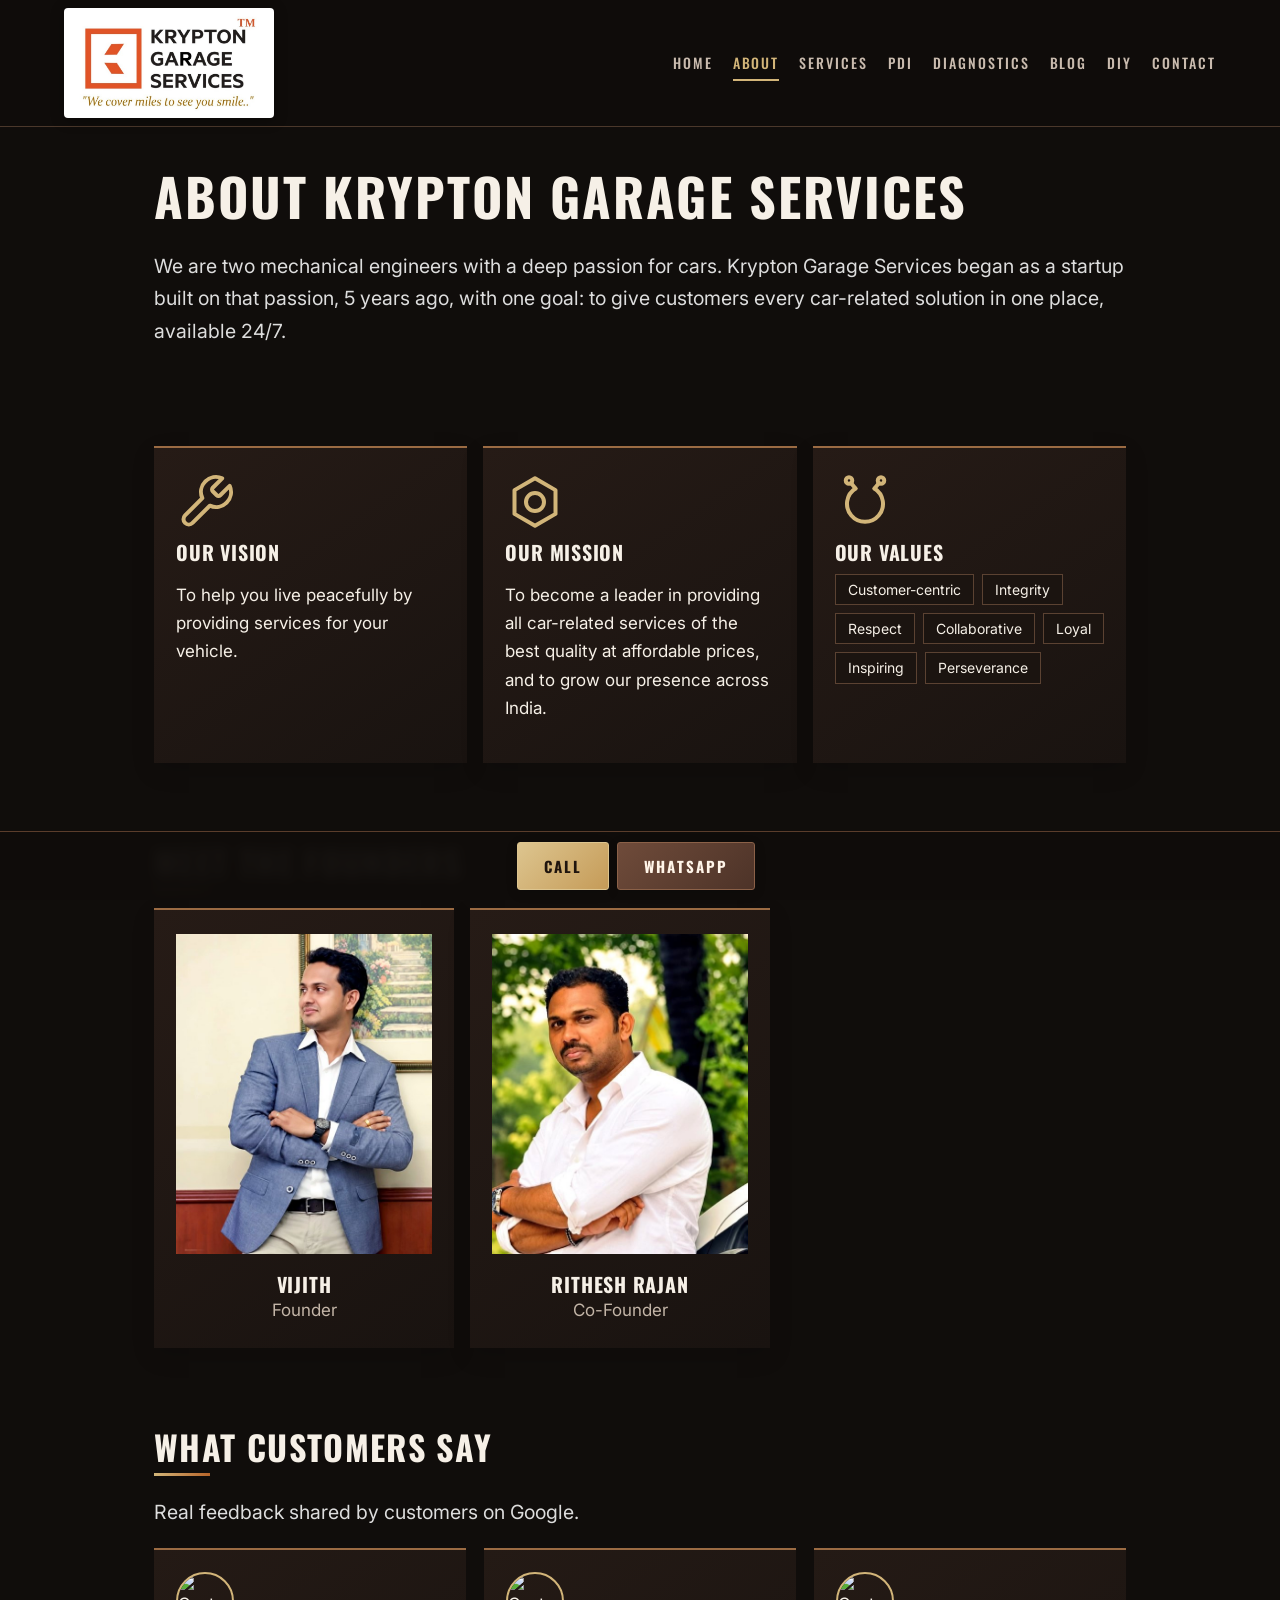
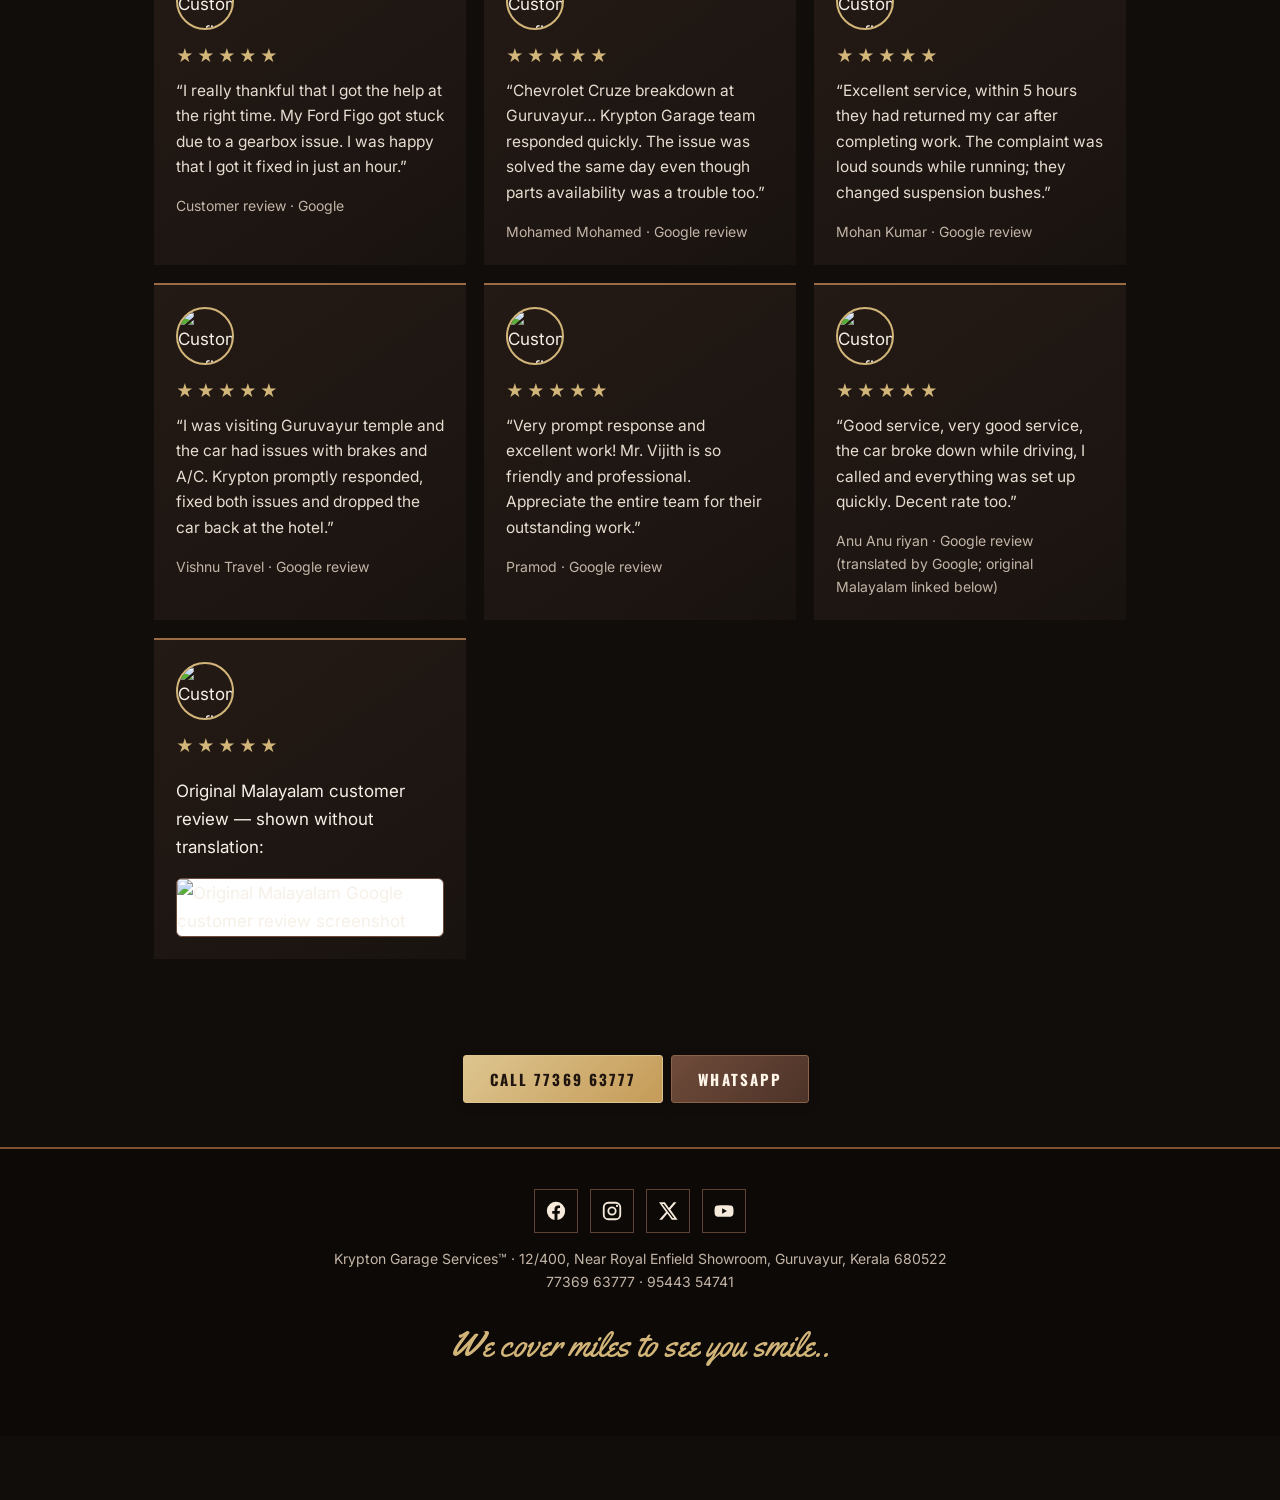
==== commit 2a845718: "Add files via upload" ====
--- a/about.html
+++ b/about.html
@@ -1,4 +1,12 @@
-<!doctype html><html lang=en><head><meta charset=utf-8><meta name=viewport content="width=device-width,initial-scale=1"><title>About Krypton Garage Services | Car Experts in Guruvayur</title><meta name=description content="Meet the mechanical engineers behind Krypton Garage Services in Guruvayur: our story, vision, mission and values."><link rel=canonical href="https://kryptongarage.in/about.html"><meta property=og:image content="https://kryptongarage.in/img/cover.jpg"><link rel=preconnect href=https://fonts.googleapis.com><link rel=preconnect href=https://fonts.gstatic.com crossorigin><link href="https://fonts.googleapis.com/css2?family=Oswald:wght@500;700&family=Inter:wght@400;500;600&family=Yellowtail&display=swap" rel=stylesheet><link rel=stylesheet href=style.css><script>document.documentElement.className='js'</script><script type="application/ld+json">{"@context": "https://schema.org", "@type": "AutoRepair", "name": "Krypton Garage Services", "url": "https://kryptongarage.in", "email": "kryptongarageservices@gmail.com", "telephone": ["+917736963777", "+919544354741"], "slogan": "We cover miles to see you smile", "image": "https://kryptongarage.in/img/cover.jpg", "areaServed": ["Guruvayur", "Thrissur"], "address": {"@type": "PostalAddress", "streetAddress": "12/400, Near Royal Enfield Showroom", "addressLocality": "Guruvayur", "addressRegion": "Kerala", "postalCode": "680522", "addressCountry": "IN"}, "geo": {"@type": "GeoCoordinates", "latitude": 10.5840468, "longitude": 76.0393611}, "hasMap": "https://maps.app.goo.gl/5kHXYQaZtr5Z3fxL6", "founder": [{"@type": "Person", "name": "Vijith"}, {"@type": "Person", "name": "Rithesh Rajan"}], "sameAs": ["https://www.facebook.com/kryptongarageservices", "https://www.instagram.com/kryptongarageservices", "https://x.com/KryptonGarage", "https://www.youtube.com/@kryptongarageservices"]}</script></head><body><header><a class=brand href=index.html><img src=img/logo.jpg alt="Krypton Garage Services logo"></a><nav><a href=index.html>Home</a><a href=about.html class=on>About</a><a href=index.html#services>Services</a><a href=pdi.html>PDI</a><a href=vehicle-diagnostics-guruvayur.html>Diagnostics</a><a href=blog.html>Blog</a><a href=contact.html>Contact</a><a href=diy.html>DIY</a></nav></header><main><section class="w rv"><h1>About Krypton Garage Services</h1><p class=lead>We are two mechanical engineers with a deep passion for cars. Krypton Garage Services began as a startup built on that passion, 5 years ago, with one goal: to give customers every car-related solution in one place, available 24/7.</p></section>
+<!doctype html><html lang=en><head><meta charset=utf-8><meta name=viewport content="width=device-width,initial-scale=1"><title>About Krypton Garage Services | Car Experts in Guruvayur</title><meta name=description content="Meet the mechanical engineers behind Krypton Garage Services in Guruvayur: our story, vision, mission and values."><link rel=canonical href="https://kryptongarage.in/about.html"><meta property=og:image content="https://kryptongarage.in/img/cover.jpg"><link rel=preconnect href=https://fonts.googleapis.com><link rel=preconnect href=https://fonts.gstatic.com crossorigin><link href="https://fonts.googleapis.com/css2?family=Oswald:wght@500;700&family=Inter:wght@400;500;600&family=Yellowtail&display=swap" rel=stylesheet><link rel=stylesheet href=style.css><script>document.documentElement.className='js'</script><script type="application/ld+json">{"@context": "https://schema.org", "@type": "AutoRepair", "name": "Krypton Garage Services", "url": "https://kryptongarage.in", "telephone": ["+917736963777", "+919544354741"], "slogan": "We cover miles to see you smile", "image": "https://kryptongarage.in/img/cover.jpg", "areaServed": ["Guruvayur", "Thrissur"], "address": {"@type": "PostalAddress", "streetAddress": "12/400, Near Royal Enfield Showroom", "addressLocality": "Guruvayur", "addressRegion": "Kerala", "postalCode": "680522", "addressCountry": "IN"}, "geo": {"@type": "GeoCoordinates", "latitude": 10.5840468, "longitude": 76.0393611}, "hasMap": "https://maps.app.goo.gl/5kHXYQaZtr5Z3fxL6", "founder": [{"@type": "Person", "name": "Vijith"}, {"@type": "Person", "name": "Rithesh Rajan"}], "sameAs": ["https://www.facebook.com/kryptongarageservices", "https://www.instagram.com/kryptongarageservices", "https://x.com/KryptonGarage", "https://www.youtube.com/@kryptongarageservices"]}</script></head><body><header><a class=brand href=index.html><img src=img/logo.jpg alt="Krypton Garage Services logo"></a><nav><a href=index.html>Home</a><a href=about.html class=on>About</a><a href=index.html#services>Services</a><a href=pdi.html>PDI</a><a href=vehicle-diagnostics-guruvayur.html>Diagnostics</a><a href=blog.html>Blog</a><a href=diy.html>DIY</a><a href=contact.html>Contact</a></nav></header><main><section class="w rv"><h1>About Krypton Garage Services</h1><p class=lead>We are two mechanical engineers with a deep passion for cars. Krypton Garage Services began as a startup built on that passion, 5 years ago, with one goal: to give customers every car-related solution in one place, available 24/7.</p></section>
 <section class="w rv"><div class=three><article><svg class=ic viewBox="0 0 24 24" fill=none stroke=currentColor stroke-width=1.6 stroke-linecap=round stroke-linejoin=round><path d="M14.7 6.3a1 1 0 0 0 0 1.4l1.6 1.6a1 1 0 0 0 1.4 0l3.77-3.77a6 6 0 0 1-7.94 7.94l-6.91 6.91a2.12 2.12 0 0 1-3-3l6.91-6.91a6 6 0 0 1 7.94-7.94l-3.76 3.76z"/></svg><h3>Our Vision</h3><p>To help you live peacefully by providing services for your vehicle.</p></article><article><svg class=ic viewBox="0 0 24 24" fill=none stroke=currentColor stroke-width=1.6 stroke-linecap=round stroke-linejoin=round><polygon points="12 2.5 20.2 7.25 20.2 16.75 12 21.5 3.8 16.75 3.8 7.25"/><circle cx="12" cy="12" r="3.6"/></svg><h3>Our Mission</h3><p>To become a leader in providing all car-related services of the best quality at affordable prices, and to grow our presence across India.</p></article><article><svg class=ic viewBox="0 0 24 24" fill=none stroke=currentColor stroke-width=1.6 stroke-linecap=round stroke-linejoin=round><path d="M8.2 6.6A7.2 7.2 0 1 0 15.8 6.6"/><path d="M8.2 6.6 6.4 4.4M15.8 6.6l1.8-2.2"/><circle cx="5.6" cy="3.4" r="1.3"/><circle cx="18.4" cy="3.4" r="1.3"/></svg><h3>Our Values</h3><ul class=vals><li>Customer-centric</li><li>Integrity</li><li>Respect</li><li>Collaborative</li><li>Loyal</li><li>Inspiring</li><li>Perseverance</li></ul></article></div></section>
 <section class="w rv"><h2>Meet the Founders</h2><div class=team><article><img src=img/founder.jpg alt="Vijith, Founder of Krypton Garage Services" loading=lazy><h3>Vijith</h3><p>Founder</p></article><article><img src=img/cofounder.jpg alt="Rithesh Rajan, Co-Founder of Krypton Garage Services" loading=lazy><h3>Rithesh Rajan</h3><p>Co-Founder</p></article></div></section>
-<section class="w rv"><h2>What customers say</h2><div class=revs><figure class=rev><div class=st>★★★★★</div><blockquote>Called Mr. Vijith from Krypton Garage Services for PDI of my new Curvv EV from Thrissur. Although we called him at a short notice, he came all the way till Kuttanellur, on time. I was impressed by the thorough PDI that Vijith did. I’ll strongly recommend him for a PDI for any vehicle.</blockquote><figcaption><img class=av src=img/r4.jpg alt="Kiran Kumar" loading=lazy><span>Kiran Kumar<br>Google review</span></figcaption></figure><figure class=rev><div class=st>★★★★★</div><blockquote>Had a very good experience with Krypton Garage Services. What I particularly appreciated was their pick-up and drop facility, which made the whole service process very convenient. They were prompt in responding, kept me informed, and delivered the vehicle on time as promised. The overall experience was smooth and hassle-free. Would definitely recommend them for their professionalism and service.</blockquote><figcaption><img class=av src=img/r1.jpg alt="Sarath Shyam" loading=lazy><span>Sarath Shyam<br>Google review</span></figcaption></figure><figure class=rev><div class=st>★★★★★</div><blockquote>Had a clutch issue while travelling to Ernakulam near Mannanthala. The Krypton Garage team quickly came to our location, towed the vehicle to their service centre &amp; got the repairs done. Really happy with their service and the way they handled everything. They even dropped the vehicle at Guruvayoor, where we had reached by bus from Ernakulam. Excellent service and very helpful staff. Highly recommended. Thank you Vijith &amp; Ron</blockquote><figcaption><img class=av src=img/r2.jpg alt="techiedoc" loading=lazy><span>techiedoc<br>Google review</span></figcaption></figure><figure class=rev><div class=st>★★★★★</div><blockquote>Superb service! Sent us his live location so we know when to expect him. He came as soon as we called and sorted our battery fast. Lovely service and helpful.</blockquote><figcaption><img class=av src=img/r3.jpg alt="Aswathy Pradeep" loading=lazy><span>Aswathy Pradeep<br>Google review</span></figcaption></figure><figure class=rev><div class=st>★★★★★</div><blockquote>Last night, after visiting the Guruvayoor Temple, we returned to the parking area to take our car, but it wouldn’t start. I searched online for help, and they arrived at the Guruvayoor parking area within 20 minutes and fixed the problem immediately. They ensured the car was in proper condition for us to leave safely.</blockquote><figcaption><img class=av src=img/rv3.jpg alt="Gadha Sasikumar" loading=lazy><span>Gadha Sasikumar<br>Google review</span></figcaption></figure><figure class=rev><div class=st>★★★★★</div><blockquote>I had been facing a coil issue with my car for a long time and showed it to many garages, but no one could properly identify the problem. Finally, I came here, and the team quickly found the exact issue and fixed it perfectly. My car runs smoothly now. Very professional, knowledgeable, and trustworthy service. Highly recommended!</blockquote><figcaption><img class=av src=img/rv14.jpg alt="Nivin Wolf" loading=lazy><span>Nivin Wolf<br>Google review</span></figcaption></figure></div><p><a class=btn href=reviews.html>Read all reviews</a></p></section><section class="w rv ctr"><a class=btn href='tel:+917736963777'>Call 77369 63777</a><a class='btn wa' href='https://wa.me/917736963777'>WhatsApp</a></section></main><div class=cta><a class=btn href='tel:+917736963777'>Call</a><a class='btn wa' href='https://wa.me/917736963777'>WhatsApp</a></div><footer><div class=soc><a href="https://www.facebook.com/kryptongarageservices" aria-label="Facebook" rel=noopener><svg viewBox="0 0 24 24"><path fill="currentColor" d="M22 12a10 10 0 1 0-11.6 9.9v-7H7.9V12h2.5V9.8c0-2.5 1.5-3.9 3.8-3.9 1.1 0 2.2.2 2.2.2v2.5h-1.3c-1.2 0-1.6.8-1.6 1.6V12h2.8l-.4 2.9h-2.3v7A10 10 0 0 0 22 12z"/></svg></a><a href="https://www.instagram.com/kryptongarageservices" aria-label="Instagram" rel=noopener><svg viewBox="0 0 24 24"><g fill="none" stroke="currentColor" stroke-width="2"><rect x="3" y="3" width="18" height="18" rx="5"/><circle cx="12" cy="12" r="4"/></g><circle cx="17.5" cy="6.5" r="1.2" fill="currentColor"/></svg></a><a href="https://x.com/KryptonGarage" aria-label="X" rel=noopener><svg viewBox="0 0 24 24"><path fill="currentColor" d="M18.2 2.5h3.1l-6.8 7.8 8 11.2h-6.3l-4.9-6.8-5.7 6.8H2.5l7.3-8.4L2.2 2.5h6.4l4.4 6.2 5.2-6.2zm-1.1 17.1h1.7L7.4 4.3H5.6l11.5 15.3z"/></svg></a><a href="https://www.youtube.com/@kryptongarageservices" aria-label="YouTube" rel=noopener><svg viewBox="0 0 24 24"><path fill="currentColor" d="M22 8.2a3 3 0 0 0-2.1-2.1C18 5.6 12 5.6 12 5.6s-6 0-7.9.5A3 3 0 0 0 2 8.2 31 31 0 0 0 1.6 12a31 31 0 0 0 .4 3.8 3 3 0 0 0 2.1 2.1c1.9.5 7.9.5 7.9.5s6 0 7.9-.5a3 3 0 0 0 2.1-2.1c.4-1.3.4-3.8.4-3.8s0-2.5-.4-3.8zM10 15V9l5.2 3z"/></svg></a></div><p>Krypton Garage Services™ · 12/400, Near Royal Enfield Showroom, Guruvayur, Kerala 680522<br>77369 63777 · 95443 54741</p><p class=script>We cover miles to see you smile..</p></footer><script>var o=new IntersectionObserver(function(e){e.forEach(function(x){if(x.isIntersecting){x.target.classList.add('in');o.unobserve(x.target)}})},{threshold:.12});document.querySelectorAll('.rv').forEach(function(e){o.observe(e)})</script></body></html>+<section class="w rv"><h2>What customers say</h2><p class="lead">Real feedback shared by customers on Google.</p><div class="revs review-photo-grid">
+<figure class="rev"><img class="review-avatar" src="img/review-avatar-01.jpg" alt="Customer profile photo from supplied review"><div class="st">★★★★★</div><blockquote>“I really thankful that I got the help at the right time. My Ford Figo got stuck due to a gearbox issue. I was happy that I got it fixed in just an hour.”</blockquote><figcaption>Customer review · Google</figcaption></figure>
+<figure class="rev"><img class="review-avatar" src="img/review-avatar-02.jpg" alt="Customer profile photo from supplied review"><div class="st">★★★★★</div><blockquote>“Chevrolet Cruze breakdown at Guruvayur… Krypton Garage team responded quickly. The issue was solved the same day even though parts availability was a trouble too.”</blockquote><figcaption>Mohamed Mohamed · Google review</figcaption></figure>
+<figure class="rev"><img class="review-avatar" src="img/review-avatar-03.jpg" alt="Customer profile photo from supplied review"><div class="st">★★★★★</div><blockquote>“Excellent service, within 5 hours they had returned my car after completing work. The complaint was loud sounds while running; they changed suspension bushes.”</blockquote><figcaption>Mohan Kumar · Google review</figcaption></figure>
+<figure class="rev"><img class="review-avatar" src="img/review-avatar-04.jpg" alt="Customer profile photo from supplied review"><div class="st">★★★★★</div><blockquote>“I was visiting Guruvayur temple and the car had issues with brakes and A/C. Krypton promptly responded, fixed both issues and dropped the car back at the hotel.”</blockquote><figcaption>Vishnu Travel · Google review</figcaption></figure>
+<figure class="rev"><img class="review-avatar" src="img/review-avatar-05.jpg" alt="Customer profile photo from supplied review"><div class="st">★★★★★</div><blockquote>“Very prompt response and excellent work! Mr. Vijith is so friendly and professional. Appreciate the entire team for their outstanding work.”</blockquote><figcaption>Pramod · Google review</figcaption></figure>
+<figure class="rev"><img class="review-avatar" src="img/review-avatar-06.jpg" alt="Customer profile photo from supplied review"><div class="st">★★★★★</div><blockquote>“Good service, very good service, the car broke down while driving, I called and everything was set up quickly. Decent rate too.”</blockquote><figcaption>Anu Anu riyan · Google review (translated by Google; original Malayalam linked below)</figcaption></figure>
+<figure class="rev malayalam-review"><img class="review-avatar" src="img/review-avatar-malayalam.jpg" alt="Customer profile photo from supplied Malayalam review"><div class="st">★★★★★</div><p>Original Malayalam customer review — shown without translation:</p><img class="malayalam-proof" src="img/review-malayalam-original.jpg" alt="Original Malayalam Google customer review screenshot"></figure>
+</div></section><section class="w rv ctr"><a class=btn href='tel:+917736963777'>Call 77369 63777</a><a class='btn wa' href='https://wa.me/917736963777'>WhatsApp</a></section></main><div class=cta><a class=btn href='tel:+917736963777'>Call</a><a class='btn wa' href='https://wa.me/917736963777'>WhatsApp</a></div><footer><div class=soc><a href="https://www.facebook.com/kryptongarageservices" aria-label="Facebook" rel=noopener><svg viewBox="0 0 24 24"><path fill="currentColor" d="M22 12a10 10 0 1 0-11.6 9.9v-7H7.9V12h2.5V9.8c0-2.5 1.5-3.9 3.8-3.9 1.1 0 2.2.2 2.2.2v2.5h-1.3c-1.2 0-1.6.8-1.6 1.6V12h2.8l-.4 2.9h-2.3v7A10 10 0 0 0 22 12z"/></svg></a><a href="https://www.instagram.com/kryptongarageservices" aria-label="Instagram" rel=noopener><svg viewBox="0 0 24 24"><g fill="none" stroke="currentColor" stroke-width="2"><rect x="3" y="3" width="18" height="18" rx="5"/><circle cx="12" cy="12" r="4"/></g><circle cx="17.5" cy="6.5" r="1.2" fill="currentColor"/></svg></a><a href="https://x.com/KryptonGarage" aria-label="X" rel=noopener><svg viewBox="0 0 24 24"><path fill="currentColor" d="M18.2 2.5h3.1l-6.8 7.8 8 11.2h-6.3l-4.9-6.8-5.7 6.8H2.5l7.3-8.4L2.2 2.5h6.4l4.4 6.2 5.2-6.2zm-1.1 17.1h1.7L7.4 4.3H5.6l11.5 15.3z"/></svg></a><a href="https://www.youtube.com/@kryptongarageservices" aria-label="YouTube" rel=noopener><svg viewBox="0 0 24 24"><path fill="currentColor" d="M22 8.2a3 3 0 0 0-2.1-2.1C18 5.6 12 5.6 12 5.6s-6 0-7.9.5A3 3 0 0 0 2 8.2 31 31 0 0 0 1.6 12a31 31 0 0 0 .4 3.8 3 3 0 0 0 2.1 2.1c1.9.5 7.9.5 7.9.5s6 0 7.9-.5a3 3 0 0 0 2.1-2.1c.4-1.3.4-3.8.4-3.8s0-2.5-.4-3.8zM10 15V9l5.2 3z"/></svg></a></div><p>Krypton Garage Services™ · 12/400, Near Royal Enfield Showroom, Guruvayur, Kerala 680522<br>77369 63777 · 95443 54741</p><p class=script>We cover miles to see you smile..</p></footer><script>var o=new IntersectionObserver(function(e){e.forEach(function(x){if(x.isIntersecting){x.target.classList.add('in');o.unobserve(x.target)}})},{threshold:.12});document.querySelectorAll('.rv').forEach(function(e){o.observe(e)})</script></body></html>
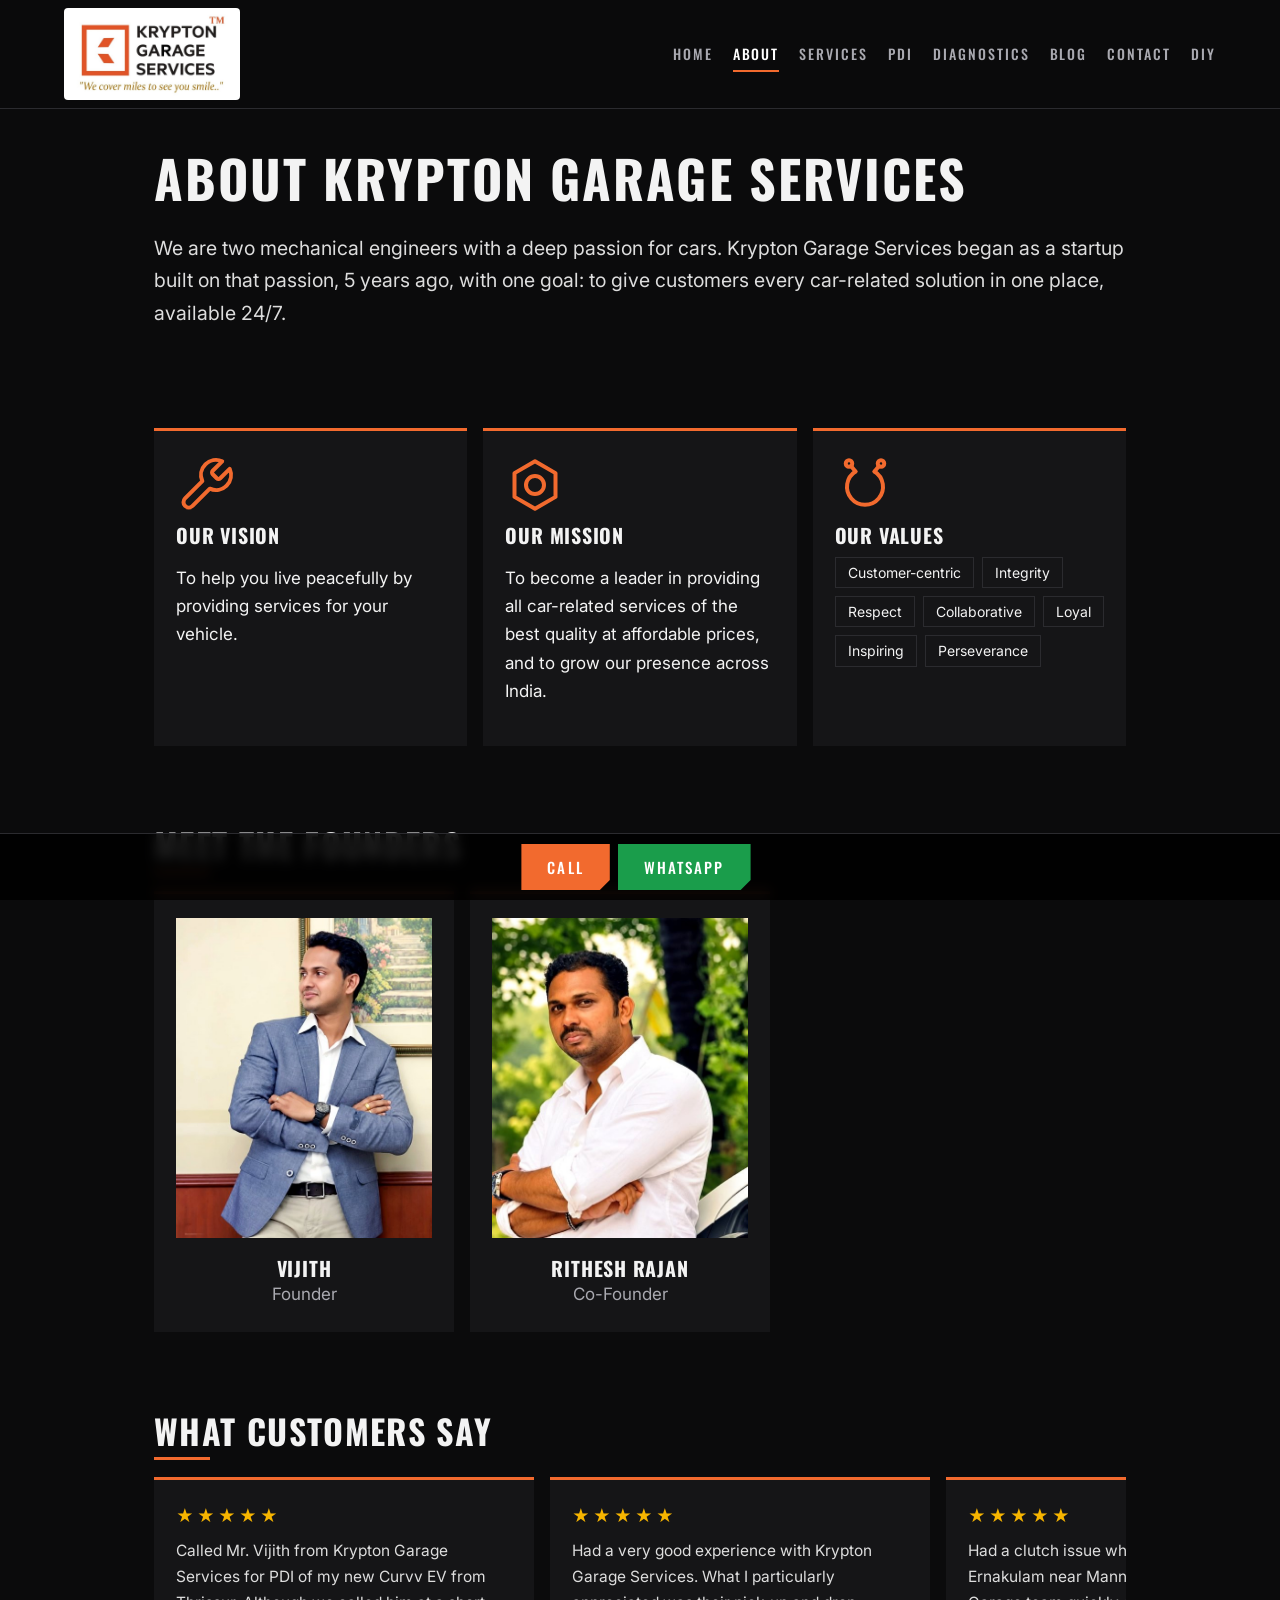
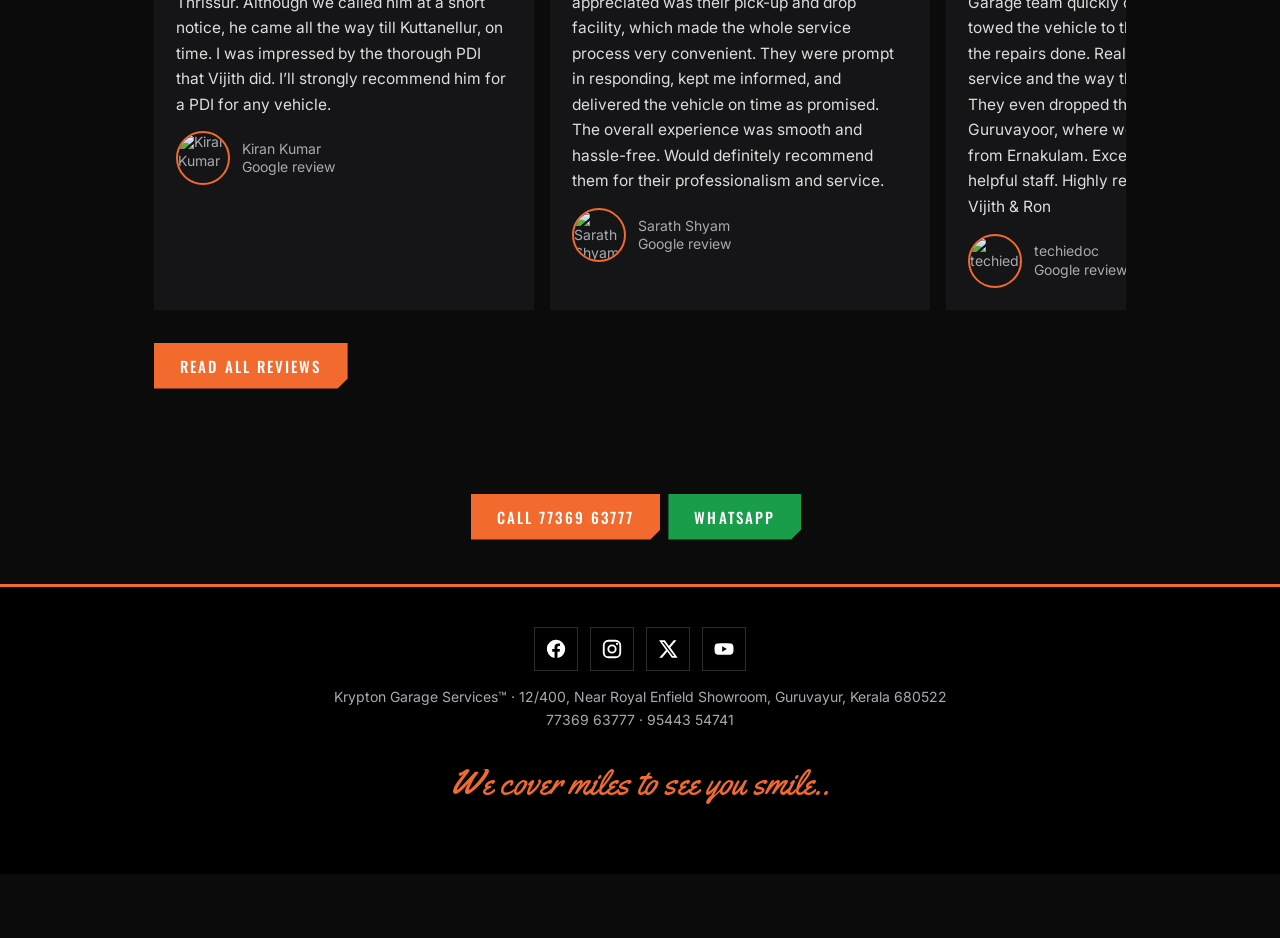
==== commit 6592d120: "Add files via upload" ====
--- a/about.html
+++ b/about.html
@@ -1,12 +1,4 @@
-<!doctype html><html lang=en><head><meta charset=utf-8><meta name=viewport content="width=device-width,initial-scale=1"><title>About Krypton Garage Services | Car Experts in Guruvayur</title><meta name=description content="Meet the mechanical engineers behind Krypton Garage Services in Guruvayur: our story, vision, mission and values."><link rel=canonical href="https://kryptongarage.in/about.html"><meta property=og:image content="https://kryptongarage.in/img/cover.jpg"><link rel=preconnect href=https://fonts.googleapis.com><link rel=preconnect href=https://fonts.gstatic.com crossorigin><link href="https://fonts.googleapis.com/css2?family=Oswald:wght@500;700&family=Inter:wght@400;500;600&family=Yellowtail&display=swap" rel=stylesheet><link rel=stylesheet href=style.css><script>document.documentElement.className='js'</script><script type="application/ld+json">{"@context": "https://schema.org", "@type": "AutoRepair", "name": "Krypton Garage Services", "url": "https://kryptongarage.in", "telephone": ["+917736963777", "+919544354741"], "slogan": "We cover miles to see you smile", "image": "https://kryptongarage.in/img/cover.jpg", "areaServed": ["Guruvayur", "Thrissur"], "address": {"@type": "PostalAddress", "streetAddress": "12/400, Near Royal Enfield Showroom", "addressLocality": "Guruvayur", "addressRegion": "Kerala", "postalCode": "680522", "addressCountry": "IN"}, "geo": {"@type": "GeoCoordinates", "latitude": 10.5840468, "longitude": 76.0393611}, "hasMap": "https://maps.app.goo.gl/5kHXYQaZtr5Z3fxL6", "founder": [{"@type": "Person", "name": "Vijith"}, {"@type": "Person", "name": "Rithesh Rajan"}], "sameAs": ["https://www.facebook.com/kryptongarageservices", "https://www.instagram.com/kryptongarageservices", "https://x.com/KryptonGarage", "https://www.youtube.com/@kryptongarageservices"]}</script></head><body><header><a class=brand href=index.html><img src=img/logo.jpg alt="Krypton Garage Services logo"></a><nav><a href=index.html>Home</a><a href=about.html class=on>About</a><a href=index.html#services>Services</a><a href=pdi.html>PDI</a><a href=vehicle-diagnostics-guruvayur.html>Diagnostics</a><a href=blog.html>Blog</a><a href=diy.html>DIY</a><a href=contact.html>Contact</a></nav></header><main><section class="w rv"><h1>About Krypton Garage Services</h1><p class=lead>We are two mechanical engineers with a deep passion for cars. Krypton Garage Services began as a startup built on that passion, 5 years ago, with one goal: to give customers every car-related solution in one place, available 24/7.</p></section>
+<!doctype html><html lang=en><head><meta charset=utf-8><meta name=viewport content="width=device-width,initial-scale=1"><title>About Krypton Garage Services | Car Experts in Guruvayur</title><meta name=description content="Meet the mechanical engineers behind Krypton Garage Services in Guruvayur: our story, vision, mission and values."><link rel=canonical href="https://kryptongarage.in/about.html"><meta property=og:image content="https://kryptongarage.in/img/cover.jpg"><link rel=preconnect href=https://fonts.googleapis.com><link rel=preconnect href=https://fonts.gstatic.com crossorigin><link href="https://fonts.googleapis.com/css2?family=Oswald:wght@500;700&family=Inter:wght@400;500;600&family=Yellowtail&display=swap" rel=stylesheet><link rel=stylesheet href=style.css><script>document.documentElement.className='js'</script><script type="application/ld+json">{"@context": "https://schema.org", "@type": "AutoRepair", "name": "Krypton Garage Services", "url": "https://kryptongarage.in", "email": "kryptongarageservices@gmail.com", "telephone": ["+917736963777", "+919544354741"], "slogan": "We cover miles to see you smile", "image": "https://kryptongarage.in/img/cover.jpg", "areaServed": ["Guruvayur", "Thrissur"], "address": {"@type": "PostalAddress", "streetAddress": "12/400, Near Royal Enfield Showroom", "addressLocality": "Guruvayur", "addressRegion": "Kerala", "postalCode": "680522", "addressCountry": "IN"}, "geo": {"@type": "GeoCoordinates", "latitude": 10.5840468, "longitude": 76.0393611}, "hasMap": "https://maps.app.goo.gl/5kHXYQaZtr5Z3fxL6", "founder": [{"@type": "Person", "name": "Vijith"}, {"@type": "Person", "name": "Rithesh Rajan"}], "sameAs": ["https://www.facebook.com/kryptongarageservices", "https://www.instagram.com/kryptongarageservices", "https://x.com/KryptonGarage", "https://www.youtube.com/@kryptongarageservices"]}</script></head><body><header><a class=brand href=index.html><img src=img/logo.jpg alt="Krypton Garage Services logo"></a><nav><a href=index.html>Home</a><a href=about.html class=on>About</a><a href=index.html#services>Services</a><a href=pdi.html>PDI</a><a href=vehicle-diagnostics-guruvayur.html>Diagnostics</a><a href=blog.html>Blog</a><a href=contact.html>Contact</a><a href=diy.html>DIY</a></nav></header><main><section class="w rv"><h1>About Krypton Garage Services</h1><p class=lead>We are two mechanical engineers with a deep passion for cars. Krypton Garage Services began as a startup built on that passion, 5 years ago, with one goal: to give customers every car-related solution in one place, available 24/7.</p></section>
 <section class="w rv"><div class=three><article><svg class=ic viewBox="0 0 24 24" fill=none stroke=currentColor stroke-width=1.6 stroke-linecap=round stroke-linejoin=round><path d="M14.7 6.3a1 1 0 0 0 0 1.4l1.6 1.6a1 1 0 0 0 1.4 0l3.77-3.77a6 6 0 0 1-7.94 7.94l-6.91 6.91a2.12 2.12 0 0 1-3-3l6.91-6.91a6 6 0 0 1 7.94-7.94l-3.76 3.76z"/></svg><h3>Our Vision</h3><p>To help you live peacefully by providing services for your vehicle.</p></article><article><svg class=ic viewBox="0 0 24 24" fill=none stroke=currentColor stroke-width=1.6 stroke-linecap=round stroke-linejoin=round><polygon points="12 2.5 20.2 7.25 20.2 16.75 12 21.5 3.8 16.75 3.8 7.25"/><circle cx="12" cy="12" r="3.6"/></svg><h3>Our Mission</h3><p>To become a leader in providing all car-related services of the best quality at affordable prices, and to grow our presence across India.</p></article><article><svg class=ic viewBox="0 0 24 24" fill=none stroke=currentColor stroke-width=1.6 stroke-linecap=round stroke-linejoin=round><path d="M8.2 6.6A7.2 7.2 0 1 0 15.8 6.6"/><path d="M8.2 6.6 6.4 4.4M15.8 6.6l1.8-2.2"/><circle cx="5.6" cy="3.4" r="1.3"/><circle cx="18.4" cy="3.4" r="1.3"/></svg><h3>Our Values</h3><ul class=vals><li>Customer-centric</li><li>Integrity</li><li>Respect</li><li>Collaborative</li><li>Loyal</li><li>Inspiring</li><li>Perseverance</li></ul></article></div></section>
 <section class="w rv"><h2>Meet the Founders</h2><div class=team><article><img src=img/founder.jpg alt="Vijith, Founder of Krypton Garage Services" loading=lazy><h3>Vijith</h3><p>Founder</p></article><article><img src=img/cofounder.jpg alt="Rithesh Rajan, Co-Founder of Krypton Garage Services" loading=lazy><h3>Rithesh Rajan</h3><p>Co-Founder</p></article></div></section>
-<section class="w rv"><h2>What customers say</h2><p class="lead">Real feedback shared by customers on Google.</p><div class="revs review-photo-grid">
-<figure class="rev"><img class="review-avatar" src="img/review-avatar-01.jpg" alt="Customer profile photo from supplied review"><div class="st">★★★★★</div><blockquote>“I really thankful that I got the help at the right time. My Ford Figo got stuck due to a gearbox issue. I was happy that I got it fixed in just an hour.”</blockquote><figcaption>Customer review · Google</figcaption></figure>
-<figure class="rev"><img class="review-avatar" src="img/review-avatar-02.jpg" alt="Customer profile photo from supplied review"><div class="st">★★★★★</div><blockquote>“Chevrolet Cruze breakdown at Guruvayur… Krypton Garage team responded quickly. The issue was solved the same day even though parts availability was a trouble too.”</blockquote><figcaption>Mohamed Mohamed · Google review</figcaption></figure>
-<figure class="rev"><img class="review-avatar" src="img/review-avatar-03.jpg" alt="Customer profile photo from supplied review"><div class="st">★★★★★</div><blockquote>“Excellent service, within 5 hours they had returned my car after completing work. The complaint was loud sounds while running; they changed suspension bushes.”</blockquote><figcaption>Mohan Kumar · Google review</figcaption></figure>
-<figure class="rev"><img class="review-avatar" src="img/review-avatar-04.jpg" alt="Customer profile photo from supplied review"><div class="st">★★★★★</div><blockquote>“I was visiting Guruvayur temple and the car had issues with brakes and A/C. Krypton promptly responded, fixed both issues and dropped the car back at the hotel.”</blockquote><figcaption>Vishnu Travel · Google review</figcaption></figure>
-<figure class="rev"><img class="review-avatar" src="img/review-avatar-05.jpg" alt="Customer profile photo from supplied review"><div class="st">★★★★★</div><blockquote>“Very prompt response and excellent work! Mr. Vijith is so friendly and professional. Appreciate the entire team for their outstanding work.”</blockquote><figcaption>Pramod · Google review</figcaption></figure>
-<figure class="rev"><img class="review-avatar" src="img/review-avatar-06.jpg" alt="Customer profile photo from supplied review"><div class="st">★★★★★</div><blockquote>“Good service, very good service, the car broke down while driving, I called and everything was set up quickly. Decent rate too.”</blockquote><figcaption>Anu Anu riyan · Google review (translated by Google; original Malayalam linked below)</figcaption></figure>
-<figure class="rev malayalam-review"><img class="review-avatar" src="img/review-avatar-malayalam.jpg" alt="Customer profile photo from supplied Malayalam review"><div class="st">★★★★★</div><p>Original Malayalam customer review — shown without translation:</p><img class="malayalam-proof" src="img/review-malayalam-original.jpg" alt="Original Malayalam Google customer review screenshot"></figure>
-</div></section><section class="w rv ctr"><a class=btn href='tel:+917736963777'>Call 77369 63777</a><a class='btn wa' href='https://wa.me/917736963777'>WhatsApp</a></section></main><div class=cta><a class=btn href='tel:+917736963777'>Call</a><a class='btn wa' href='https://wa.me/917736963777'>WhatsApp</a></div><footer><div class=soc><a href="https://www.facebook.com/kryptongarageservices" aria-label="Facebook" rel=noopener><svg viewBox="0 0 24 24"><path fill="currentColor" d="M22 12a10 10 0 1 0-11.6 9.9v-7H7.9V12h2.5V9.8c0-2.5 1.5-3.9 3.8-3.9 1.1 0 2.2.2 2.2.2v2.5h-1.3c-1.2 0-1.6.8-1.6 1.6V12h2.8l-.4 2.9h-2.3v7A10 10 0 0 0 22 12z"/></svg></a><a href="https://www.instagram.com/kryptongarageservices" aria-label="Instagram" rel=noopener><svg viewBox="0 0 24 24"><g fill="none" stroke="currentColor" stroke-width="2"><rect x="3" y="3" width="18" height="18" rx="5"/><circle cx="12" cy="12" r="4"/></g><circle cx="17.5" cy="6.5" r="1.2" fill="currentColor"/></svg></a><a href="https://x.com/KryptonGarage" aria-label="X" rel=noopener><svg viewBox="0 0 24 24"><path fill="currentColor" d="M18.2 2.5h3.1l-6.8 7.8 8 11.2h-6.3l-4.9-6.8-5.7 6.8H2.5l7.3-8.4L2.2 2.5h6.4l4.4 6.2 5.2-6.2zm-1.1 17.1h1.7L7.4 4.3H5.6l11.5 15.3z"/></svg></a><a href="https://www.youtube.com/@kryptongarageservices" aria-label="YouTube" rel=noopener><svg viewBox="0 0 24 24"><path fill="currentColor" d="M22 8.2a3 3 0 0 0-2.1-2.1C18 5.6 12 5.6 12 5.6s-6 0-7.9.5A3 3 0 0 0 2 8.2 31 31 0 0 0 1.6 12a31 31 0 0 0 .4 3.8 3 3 0 0 0 2.1 2.1c1.9.5 7.9.5 7.9.5s6 0 7.9-.5a3 3 0 0 0 2.1-2.1c.4-1.3.4-3.8.4-3.8s0-2.5-.4-3.8zM10 15V9l5.2 3z"/></svg></a></div><p>Krypton Garage Services™ · 12/400, Near Royal Enfield Showroom, Guruvayur, Kerala 680522<br>77369 63777 · 95443 54741</p><p class=script>We cover miles to see you smile..</p></footer><script>var o=new IntersectionObserver(function(e){e.forEach(function(x){if(x.isIntersecting){x.target.classList.add('in');o.unobserve(x.target)}})},{threshold:.12});document.querySelectorAll('.rv').forEach(function(e){o.observe(e)})</script></body></html>+<section class="w rv"><h2>What customers say</h2><div class=revs><figure class=rev><div class=st>★★★★★</div><blockquote>Called Mr. Vijith from Krypton Garage Services for PDI of my new Curvv EV from Thrissur. Although we called him at a short notice, he came all the way till Kuttanellur, on time. I was impressed by the thorough PDI that Vijith did. I’ll strongly recommend him for a PDI for any vehicle.</blockquote><figcaption><img class=av src=img/r4.jpg alt="Kiran Kumar" loading=lazy><span>Kiran Kumar<br>Google review</span></figcaption></figure><figure class=rev><div class=st>★★★★★</div><blockquote>Had a very good experience with Krypton Garage Services. What I particularly appreciated was their pick-up and drop facility, which made the whole service process very convenient. They were prompt in responding, kept me informed, and delivered the vehicle on time as promised. The overall experience was smooth and hassle-free. Would definitely recommend them for their professionalism and service.</blockquote><figcaption><img class=av src=img/r1.jpg alt="Sarath Shyam" loading=lazy><span>Sarath Shyam<br>Google review</span></figcaption></figure><figure class=rev><div class=st>★★★★★</div><blockquote>Had a clutch issue while travelling to Ernakulam near Mannanthala. The Krypton Garage team quickly came to our location, towed the vehicle to their service centre &amp; got the repairs done. Really happy with their service and the way they handled everything. They even dropped the vehicle at Guruvayoor, where we had reached by bus from Ernakulam. Excellent service and very helpful staff. Highly recommended. Thank you Vijith &amp; Ron</blockquote><figcaption><img class=av src=img/r2.jpg alt="techiedoc" loading=lazy><span>techiedoc<br>Google review</span></figcaption></figure><figure class=rev><div class=st>★★★★★</div><blockquote>Superb service! Sent us his live location so we know when to expect him. He came as soon as we called and sorted our battery fast. Lovely service and helpful.</blockquote><figcaption><img class=av src=img/r3.jpg alt="Aswathy Pradeep" loading=lazy><span>Aswathy Pradeep<br>Google review</span></figcaption></figure><figure class=rev><div class=st>★★★★★</div><blockquote>Last night, after visiting the Guruvayoor Temple, we returned to the parking area to take our car, but it wouldn’t start. I searched online for help, and they arrived at the Guruvayoor parking area within 20 minutes and fixed the problem immediately. They ensured the car was in proper condition for us to leave safely.</blockquote><figcaption><img class=av src=img/rv3.jpg alt="Gadha Sasikumar" loading=lazy><span>Gadha Sasikumar<br>Google review</span></figcaption></figure><figure class=rev><div class=st>★★★★★</div><blockquote>I had been facing a coil issue with my car for a long time and showed it to many garages, but no one could properly identify the problem. Finally, I came here, and the team quickly found the exact issue and fixed it perfectly. My car runs smoothly now. Very professional, knowledgeable, and trustworthy service. Highly recommended!</blockquote><figcaption><img class=av src=img/rv14.jpg alt="Nivin Wolf" loading=lazy><span>Nivin Wolf<br>Google review</span></figcaption></figure></div><p><a class=btn href=reviews.html>Read all reviews</a></p></section><section class="w rv ctr"><a class=btn href='tel:+917736963777'>Call 77369 63777</a><a class='btn wa' href='https://wa.me/917736963777'>WhatsApp</a></section></main><div class=cta><a class=btn href='tel:+917736963777'>Call</a><a class='btn wa' href='https://wa.me/917736963777'>WhatsApp</a></div><footer><div class=soc><a href="https://www.facebook.com/kryptongarageservices" aria-label="Facebook" rel=noopener><svg viewBox="0 0 24 24"><path fill="currentColor" d="M22 12a10 10 0 1 0-11.6 9.9v-7H7.9V12h2.5V9.8c0-2.5 1.5-3.9 3.8-3.9 1.1 0 2.2.2 2.2.2v2.5h-1.3c-1.2 0-1.6.8-1.6 1.6V12h2.8l-.4 2.9h-2.3v7A10 10 0 0 0 22 12z"/></svg></a><a href="https://www.instagram.com/kryptongarageservices" aria-label="Instagram" rel=noopener><svg viewBox="0 0 24 24"><g fill="none" stroke="currentColor" stroke-width="2"><rect x="3" y="3" width="18" height="18" rx="5"/><circle cx="12" cy="12" r="4"/></g><circle cx="17.5" cy="6.5" r="1.2" fill="currentColor"/></svg></a><a href="https://x.com/KryptonGarage" aria-label="X" rel=noopener><svg viewBox="0 0 24 24"><path fill="currentColor" d="M18.2 2.5h3.1l-6.8 7.8 8 11.2h-6.3l-4.9-6.8-5.7 6.8H2.5l7.3-8.4L2.2 2.5h6.4l4.4 6.2 5.2-6.2zm-1.1 17.1h1.7L7.4 4.3H5.6l11.5 15.3z"/></svg></a><a href="https://www.youtube.com/@kryptongarageservices" aria-label="YouTube" rel=noopener><svg viewBox="0 0 24 24"><path fill="currentColor" d="M22 8.2a3 3 0 0 0-2.1-2.1C18 5.6 12 5.6 12 5.6s-6 0-7.9.5A3 3 0 0 0 2 8.2 31 31 0 0 0 1.6 12a31 31 0 0 0 .4 3.8 3 3 0 0 0 2.1 2.1c1.9.5 7.9.5 7.9.5s6 0 7.9-.5a3 3 0 0 0 2.1-2.1c.4-1.3.4-3.8.4-3.8s0-2.5-.4-3.8zM10 15V9l5.2 3z"/></svg></a></div><p>Krypton Garage Services™ · 12/400, Near Royal Enfield Showroom, Guruvayur, Kerala 680522<br>77369 63777 · 95443 54741</p><p class=script>We cover miles to see you smile..</p></footer><script>var o=new IntersectionObserver(function(e){e.forEach(function(x){if(x.isIntersecting){x.target.classList.add('in');o.unobserve(x.target)}})},{threshold:.12});document.querySelectorAll('.rv').forEach(function(e){o.observe(e)})</script></body></html>
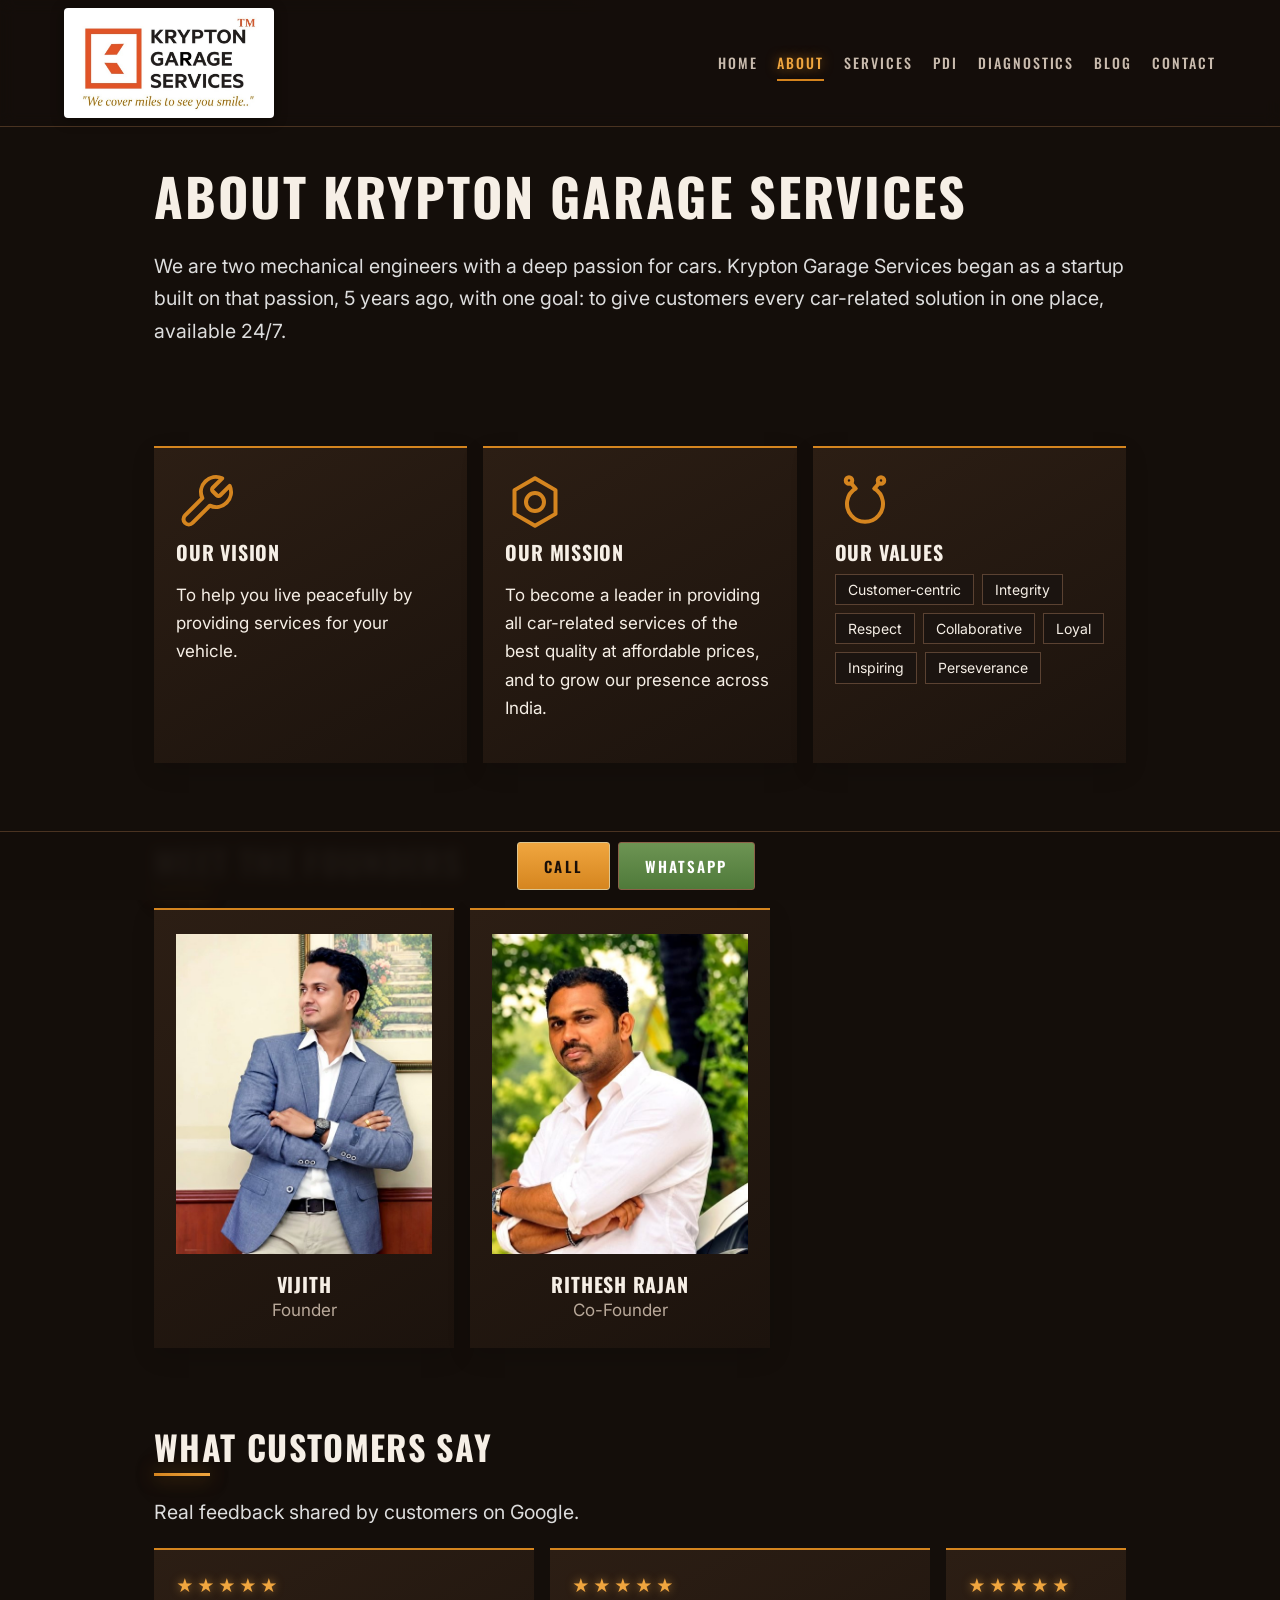
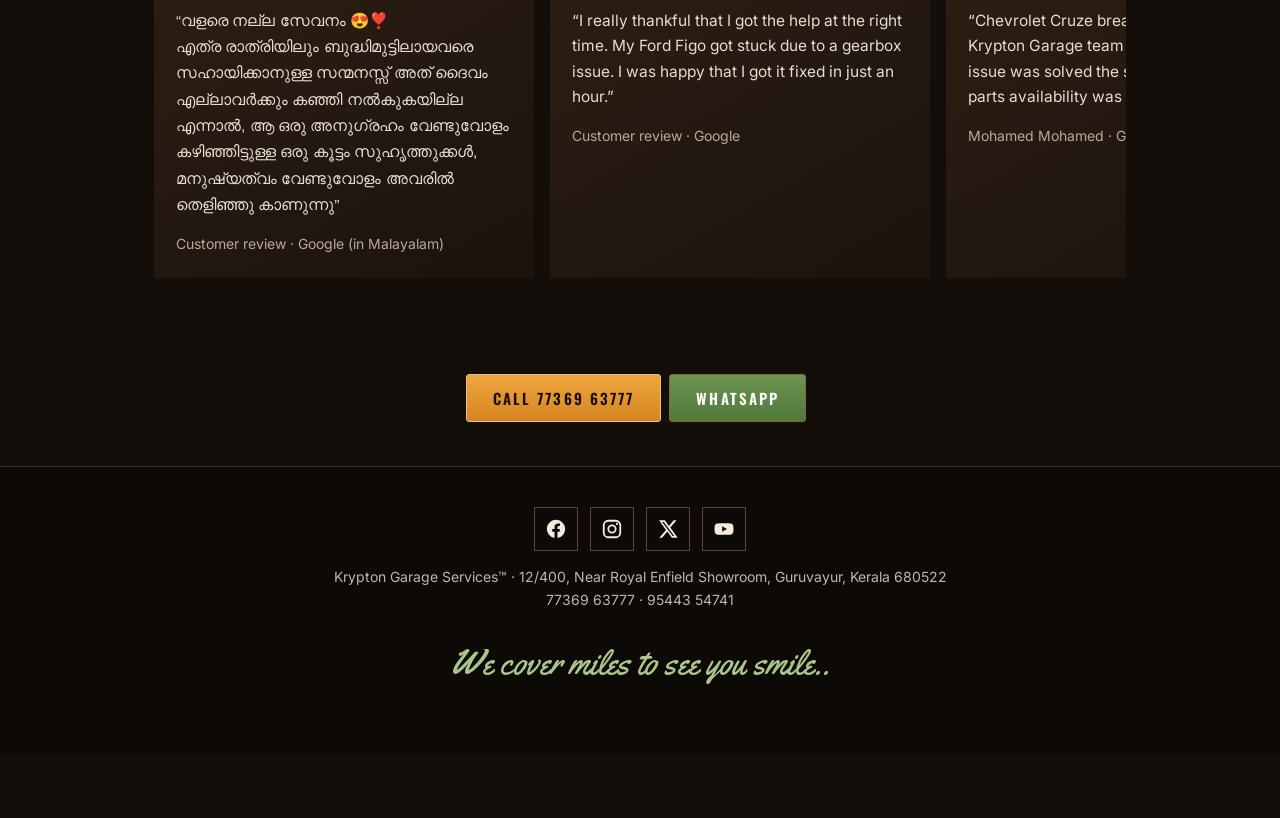
==== commit 3adf3c84: "Add files via upload" ====
--- a/about.html
+++ b/about.html
@@ -1,4 +1,12 @@
-<!doctype html><html lang=en><head><meta charset=utf-8><meta name=viewport content="width=device-width,initial-scale=1"><title>About Krypton Garage Services | Car Experts in Guruvayur</title><meta name=description content="Meet the mechanical engineers behind Krypton Garage Services in Guruvayur: our story, vision, mission and values."><link rel=canonical href="https://kryptongarage.in/about.html"><meta property=og:image content="https://kryptongarage.in/img/cover.jpg"><link rel=preconnect href=https://fonts.googleapis.com><link rel=preconnect href=https://fonts.gstatic.com crossorigin><link href="https://fonts.googleapis.com/css2?family=Oswald:wght@500;700&family=Inter:wght@400;500;600&family=Yellowtail&display=swap" rel=stylesheet><link rel=stylesheet href=style.css><script>document.documentElement.className='js'</script><script type="application/ld+json">{"@context": "https://schema.org", "@type": "AutoRepair", "name": "Krypton Garage Services", "url": "https://kryptongarage.in", "email": "kryptongarageservices@gmail.com", "telephone": ["+917736963777", "+919544354741"], "slogan": "We cover miles to see you smile", "image": "https://kryptongarage.in/img/cover.jpg", "areaServed": ["Guruvayur", "Thrissur"], "address": {"@type": "PostalAddress", "streetAddress": "12/400, Near Royal Enfield Showroom", "addressLocality": "Guruvayur", "addressRegion": "Kerala", "postalCode": "680522", "addressCountry": "IN"}, "geo": {"@type": "GeoCoordinates", "latitude": 10.5840468, "longitude": 76.0393611}, "hasMap": "https://maps.app.goo.gl/5kHXYQaZtr5Z3fxL6", "founder": [{"@type": "Person", "name": "Vijith"}, {"@type": "Person", "name": "Rithesh Rajan"}], "sameAs": ["https://www.facebook.com/kryptongarageservices", "https://www.instagram.com/kryptongarageservices", "https://x.com/KryptonGarage", "https://www.youtube.com/@kryptongarageservices"]}</script></head><body><header><a class=brand href=index.html><img src=img/logo.jpg alt="Krypton Garage Services logo"></a><nav><a href=index.html>Home</a><a href=about.html class=on>About</a><a href=index.html#services>Services</a><a href=pdi.html>PDI</a><a href=vehicle-diagnostics-guruvayur.html>Diagnostics</a><a href=blog.html>Blog</a><a href=contact.html>Contact</a><a href=diy.html>DIY</a></nav></header><main><section class="w rv"><h1>About Krypton Garage Services</h1><p class=lead>We are two mechanical engineers with a deep passion for cars. Krypton Garage Services began as a startup built on that passion, 5 years ago, with one goal: to give customers every car-related solution in one place, available 24/7.</p></section>
+<!doctype html><html lang=en><head><meta charset=utf-8><meta name=theme-color content="#140e0a"><meta name=viewport content="width=device-width,initial-scale=1"><title>About Krypton Garage Services | Car Experts in Guruvayur</title><meta name=description content="Meet the mechanical engineers behind Krypton Garage Services in Guruvayur: our story, vision, mission and values."><link rel=canonical href="https://kryptongarage.in/about.html"><meta property=og:type content=website><meta property=og:site_name content="Krypton Garage Services"><meta property=og:title content="About Krypton Garage Services | Car Experts in Guruvayur"><meta property=og:description content="Meet the mechanical engineers behind Krypton Garage Services in Guruvayur: our story, vision, mission and values."><meta property=og:url content="https://kryptongarage.in/about.html"><meta property=og:image content="https://kryptongarage.in/img/og-logo.jpg?v=2"><meta property=og:image:width content=1200><meta property=og:image:height content=630><meta name=twitter:card content=summary_large_image><meta name=twitter:image content="https://kryptongarage.in/img/og-logo.jpg?v=2"><link rel=preconnect href=https://fonts.googleapis.com><link rel=preconnect href=https://fonts.gstatic.com crossorigin><link href="https://fonts.googleapis.com/css2?family=Oswald:wght@500;700&family=Inter:wght@400;500;600&family=Yellowtail&display=swap" rel=stylesheet><link rel=stylesheet href=style.css><script>document.documentElement.className='js'</script><script type="application/ld+json">{"@context": "https://schema.org", "@type": "AutoRepair", "name": "Krypton Garage Services", "url": "https://kryptongarage.in", "telephone": ["+917736963777", "+919544354741"], "slogan": "We cover miles to see you smile", "image": "https://kryptongarage.in/img/cover.jpg", "areaServed": ["Guruvayur", "Thrissur"], "address": {"@type": "PostalAddress", "streetAddress": "12/400, Near Royal Enfield Showroom", "addressLocality": "Guruvayur", "addressRegion": "Kerala", "postalCode": "680522", "addressCountry": "IN"}, "geo": {"@type": "GeoCoordinates", "latitude": 10.5840468, "longitude": 76.0393611}, "hasMap": "https://maps.app.goo.gl/5kHXYQaZtr5Z3fxL6", "founder": [{"@type": "Person", "name": "Vijith"}, {"@type": "Person", "name": "Rithesh Rajan"}], "sameAs": ["https://www.facebook.com/kryptongarageservices", "https://www.instagram.com/kryptongarageservices", "https://x.com/KryptonGarage", "https://www.youtube.com/@kryptongarageservices"]}</script></head><body><header><a class=brand href=index.html><img src=img/logo.jpg alt="Krypton Garage Services logo"></a><nav><a href=index.html>Home</a><a href=about.html class=on>About</a><a href=index.html#services>Services</a><a href=pdi.html>PDI</a><a href=vehicle-diagnostics-guruvayur.html>Diagnostics</a><a href=blog.html>Blog</a><a href=contact.html>Contact</a></nav></header><main><section class="w rv"><h1>About Krypton Garage Services</h1><p class=lead>We are two mechanical engineers with a deep passion for cars. Krypton Garage Services began as a startup built on that passion, 5 years ago, with one goal: to give customers every car-related solution in one place, available 24/7.</p></section>
 <section class="w rv"><div class=three><article><svg class=ic viewBox="0 0 24 24" fill=none stroke=currentColor stroke-width=1.6 stroke-linecap=round stroke-linejoin=round><path d="M14.7 6.3a1 1 0 0 0 0 1.4l1.6 1.6a1 1 0 0 0 1.4 0l3.77-3.77a6 6 0 0 1-7.94 7.94l-6.91 6.91a2.12 2.12 0 0 1-3-3l6.91-6.91a6 6 0 0 1 7.94-7.94l-3.76 3.76z"/></svg><h3>Our Vision</h3><p>To help you live peacefully by providing services for your vehicle.</p></article><article><svg class=ic viewBox="0 0 24 24" fill=none stroke=currentColor stroke-width=1.6 stroke-linecap=round stroke-linejoin=round><polygon points="12 2.5 20.2 7.25 20.2 16.75 12 21.5 3.8 16.75 3.8 7.25"/><circle cx="12" cy="12" r="3.6"/></svg><h3>Our Mission</h3><p>To become a leader in providing all car-related services of the best quality at affordable prices, and to grow our presence across India.</p></article><article><svg class=ic viewBox="0 0 24 24" fill=none stroke=currentColor stroke-width=1.6 stroke-linecap=round stroke-linejoin=round><path d="M8.2 6.6A7.2 7.2 0 1 0 15.8 6.6"/><path d="M8.2 6.6 6.4 4.4M15.8 6.6l1.8-2.2"/><circle cx="5.6" cy="3.4" r="1.3"/><circle cx="18.4" cy="3.4" r="1.3"/></svg><h3>Our Values</h3><ul class=vals><li>Customer-centric</li><li>Integrity</li><li>Respect</li><li>Collaborative</li><li>Loyal</li><li>Inspiring</li><li>Perseverance</li></ul></article></div></section>
 <section class="w rv"><h2>Meet the Founders</h2><div class=team><article><img src=img/founder.jpg alt="Vijith, Founder of Krypton Garage Services" loading=lazy><h3>Vijith</h3><p>Founder</p></article><article><img src=img/cofounder.jpg alt="Rithesh Rajan, Co-Founder of Krypton Garage Services" loading=lazy><h3>Rithesh Rajan</h3><p>Co-Founder</p></article></div></section>
-<section class="w rv"><h2>What customers say</h2><div class=revs><figure class=rev><div class=st>★★★★★</div><blockquote>Called Mr. Vijith from Krypton Garage Services for PDI of my new Curvv EV from Thrissur. Although we called him at a short notice, he came all the way till Kuttanellur, on time. I was impressed by the thorough PDI that Vijith did. I’ll strongly recommend him for a PDI for any vehicle.</blockquote><figcaption><img class=av src=img/r4.jpg alt="Kiran Kumar" loading=lazy><span>Kiran Kumar<br>Google review</span></figcaption></figure><figure class=rev><div class=st>★★★★★</div><blockquote>Had a very good experience with Krypton Garage Services. What I particularly appreciated was their pick-up and drop facility, which made the whole service process very convenient. They were prompt in responding, kept me informed, and delivered the vehicle on time as promised. The overall experience was smooth and hassle-free. Would definitely recommend them for their professionalism and service.</blockquote><figcaption><img class=av src=img/r1.jpg alt="Sarath Shyam" loading=lazy><span>Sarath Shyam<br>Google review</span></figcaption></figure><figure class=rev><div class=st>★★★★★</div><blockquote>Had a clutch issue while travelling to Ernakulam near Mannanthala. The Krypton Garage team quickly came to our location, towed the vehicle to their service centre &amp; got the repairs done. Really happy with their service and the way they handled everything. They even dropped the vehicle at Guruvayoor, where we had reached by bus from Ernakulam. Excellent service and very helpful staff. Highly recommended. Thank you Vijith &amp; Ron</blockquote><figcaption><img class=av src=img/r2.jpg alt="techiedoc" loading=lazy><span>techiedoc<br>Google review</span></figcaption></figure><figure class=rev><div class=st>★★★★★</div><blockquote>Superb service! Sent us his live location so we know when to expect him. He came as soon as we called and sorted our battery fast. Lovely service and helpful.</blockquote><figcaption><img class=av src=img/r3.jpg alt="Aswathy Pradeep" loading=lazy><span>Aswathy Pradeep<br>Google review</span></figcaption></figure><figure class=rev><div class=st>★★★★★</div><blockquote>Last night, after visiting the Guruvayoor Temple, we returned to the parking area to take our car, but it wouldn’t start. I searched online for help, and they arrived at the Guruvayoor parking area within 20 minutes and fixed the problem immediately. They ensured the car was in proper condition for us to leave safely.</blockquote><figcaption><img class=av src=img/rv3.jpg alt="Gadha Sasikumar" loading=lazy><span>Gadha Sasikumar<br>Google review</span></figcaption></figure><figure class=rev><div class=st>★★★★★</div><blockquote>I had been facing a coil issue with my car for a long time and showed it to many garages, but no one could properly identify the problem. Finally, I came here, and the team quickly found the exact issue and fixed it perfectly. My car runs smoothly now. Very professional, knowledgeable, and trustworthy service. Highly recommended!</blockquote><figcaption><img class=av src=img/rv14.jpg alt="Nivin Wolf" loading=lazy><span>Nivin Wolf<br>Google review</span></figcaption></figure></div><p><a class=btn href=reviews.html>Read all reviews</a></p></section><section class="w rv ctr"><a class=btn href='tel:+917736963777'>Call 77369 63777</a><a class='btn wa' href='https://wa.me/917736963777'>WhatsApp</a></section></main><div class=cta><a class=btn href='tel:+917736963777'>Call</a><a class='btn wa' href='https://wa.me/917736963777'>WhatsApp</a></div><footer><div class=soc><a href="https://www.facebook.com/kryptongarageservices" aria-label="Facebook" rel=noopener><svg viewBox="0 0 24 24"><path fill="currentColor" d="M22 12a10 10 0 1 0-11.6 9.9v-7H7.9V12h2.5V9.8c0-2.5 1.5-3.9 3.8-3.9 1.1 0 2.2.2 2.2.2v2.5h-1.3c-1.2 0-1.6.8-1.6 1.6V12h2.8l-.4 2.9h-2.3v7A10 10 0 0 0 22 12z"/></svg></a><a href="https://www.instagram.com/kryptongarageservices" aria-label="Instagram" rel=noopener><svg viewBox="0 0 24 24"><g fill="none" stroke="currentColor" stroke-width="2"><rect x="3" y="3" width="18" height="18" rx="5"/><circle cx="12" cy="12" r="4"/></g><circle cx="17.5" cy="6.5" r="1.2" fill="currentColor"/></svg></a><a href="https://x.com/KryptonGarage" aria-label="X" rel=noopener><svg viewBox="0 0 24 24"><path fill="currentColor" d="M18.2 2.5h3.1l-6.8 7.8 8 11.2h-6.3l-4.9-6.8-5.7 6.8H2.5l7.3-8.4L2.2 2.5h6.4l4.4 6.2 5.2-6.2zm-1.1 17.1h1.7L7.4 4.3H5.6l11.5 15.3z"/></svg></a><a href="https://www.youtube.com/@kryptongarageservices" aria-label="YouTube" rel=noopener><svg viewBox="0 0 24 24"><path fill="currentColor" d="M22 8.2a3 3 0 0 0-2.1-2.1C18 5.6 12 5.6 12 5.6s-6 0-7.9.5A3 3 0 0 0 2 8.2 31 31 0 0 0 1.6 12a31 31 0 0 0 .4 3.8 3 3 0 0 0 2.1 2.1c1.9.5 7.9.5 7.9.5s6 0 7.9-.5a3 3 0 0 0 2.1-2.1c.4-1.3.4-3.8.4-3.8s0-2.5-.4-3.8zM10 15V9l5.2 3z"/></svg></a></div><p>Krypton Garage Services™ · 12/400, Near Royal Enfield Showroom, Guruvayur, Kerala 680522<br>77369 63777 · 95443 54741</p><p class=script>We cover miles to see you smile..</p></footer><script>var o=new IntersectionObserver(function(e){e.forEach(function(x){if(x.isIntersecting){x.target.classList.add('in');o.unobserve(x.target)}})},{threshold:.12});document.querySelectorAll('.rv').forEach(function(e){o.observe(e)})</script></body></html>+<section class="w rv"><h2>What customers say</h2><p class="lead">Real feedback shared by customers on Google.</p><div class="revs"><figure class="rev malayalam-review"><div class="st">★★★★★</div><blockquote lang="ml" class="ml">“വളരെ നല്ല സേവനം 😍❣️<br>എത്ര രാത്രിയിലും ബുദ്ധിമുട്ടിലായവരെ സഹായിക്കാനുള്ള സന്മനസ്സ് അത് ദൈവം എല്ലാവർക്കും കഞ്ഞി നൽകുകയില്ല എന്നാൽ, ആ ഒരു അനുഗ്രഹം വേണ്ടുവോളം കഴിഞ്ഞിട്ടുള്ള ഒരു കൂട്ടം സുഹൃത്തുക്കൾ, മനുഷ്യത്വം വേണ്ടുവോളം അവരിൽ തെളിഞ്ഞു കാണുന്നു”</blockquote><figcaption>Customer review · Google (in Malayalam)</figcaption></figure>
+<figure class="rev"><div class="st">★★★★★</div><blockquote>“I really thankful that I got the help at the right time. My Ford Figo got stuck due to a gearbox issue. I was happy that I got it fixed in just an hour.”</blockquote><figcaption>Customer review · Google</figcaption></figure>
+<figure class="rev"><div class="st">★★★★★</div><blockquote>“Chevrolet Cruze breakdown at Guruvayur… Krypton Garage team responded quickly. The issue was solved the same day even though parts availability was a trouble too.”</blockquote><figcaption>Mohamed Mohamed · Google review</figcaption></figure>
+<figure class="rev"><div class="st">★★★★★</div><blockquote>“Excellent service, within 5 hours they had returned my car after completing work. The complaint was loud sounds while running; they changed suspension bushes.”</blockquote><figcaption>Mohan Kumar · Google review</figcaption></figure>
+<figure class="rev"><div class="st">★★★★★</div><blockquote>“I was visiting Guruvayur temple and the car had issues with brakes and A/C. Krypton promptly responded, fixed both issues and dropped the car back at the hotel.”</blockquote><figcaption>Vishnu Travel · Google review</figcaption></figure>
+<figure class="rev"><div class="st">★★★★★</div><blockquote>“Very prompt response and excellent work! Mr. Vijith is so friendly and professional. Appreciate the entire team for their outstanding work.”</blockquote><figcaption>Pramod · Google review</figcaption></figure>
+<figure class="rev"><div class="st">★★★★★</div><blockquote>“Good service, very good service, the car broke down while driving, I called and everything was set up quickly. Decent rate too.”</blockquote><figcaption>Anu Anu riyan · Google review (originally in Malayalam, translated by Google)</figcaption></figure>
+
+</div></section><section class="w rv ctr"><a class=btn href='tel:+917736963777'>Call 77369 63777</a><a class='btn wa' href='https://wa.me/917736963777'>WhatsApp</a></section></main><div class=cta><a class=btn href='tel:+917736963777'>Call</a><a class='btn wa' href='https://wa.me/917736963777'>WhatsApp</a></div><footer><div class=soc><a href="https://www.facebook.com/kryptongarageservices" aria-label="Facebook" rel=noopener><svg viewBox="0 0 24 24"><path fill="currentColor" d="M22 12a10 10 0 1 0-11.6 9.9v-7H7.9V12h2.5V9.8c0-2.5 1.5-3.9 3.8-3.9 1.1 0 2.2.2 2.2.2v2.5h-1.3c-1.2 0-1.6.8-1.6 1.6V12h2.8l-.4 2.9h-2.3v7A10 10 0 0 0 22 12z"/></svg></a><a href="https://www.instagram.com/kryptongarageservices" aria-label="Instagram" rel=noopener><svg viewBox="0 0 24 24"><g fill="none" stroke="currentColor" stroke-width="2"><rect x="3" y="3" width="18" height="18" rx="5"/><circle cx="12" cy="12" r="4"/></g><circle cx="17.5" cy="6.5" r="1.2" fill="currentColor"/></svg></a><a href="https://x.com/KryptonGarage" aria-label="X" rel=noopener><svg viewBox="0 0 24 24"><path fill="currentColor" d="M18.2 2.5h3.1l-6.8 7.8 8 11.2h-6.3l-4.9-6.8-5.7 6.8H2.5l7.3-8.4L2.2 2.5h6.4l4.4 6.2 5.2-6.2zm-1.1 17.1h1.7L7.4 4.3H5.6l11.5 15.3z"/></svg></a><a href="https://www.youtube.com/@kryptongarageservices" aria-label="YouTube" rel=noopener><svg viewBox="0 0 24 24"><path fill="currentColor" d="M22 8.2a3 3 0 0 0-2.1-2.1C18 5.6 12 5.6 12 5.6s-6 0-7.9.5A3 3 0 0 0 2 8.2 31 31 0 0 0 1.6 12a31 31 0 0 0 .4 3.8 3 3 0 0 0 2.1 2.1c1.9.5 7.9.5 7.9.5s6 0 7.9-.5a3 3 0 0 0 2.1-2.1c.4-1.3.4-3.8.4-3.8s0-2.5-.4-3.8zM10 15V9l5.2 3z"/></svg></a></div><p>Krypton Garage Services™ · 12/400, Near Royal Enfield Showroom, Guruvayur, Kerala 680522<br>77369 63777 · 95443 54741</p><p class=script>We cover miles to see you smile..</p></footer><script>var o=new IntersectionObserver(function(e){e.forEach(function(x){if(x.isIntersecting){x.target.classList.add('in');o.unobserve(x.target)}})},{threshold:.12});document.querySelectorAll('.rv').forEach(function(e){o.observe(e)})</script><script src=app.js defer></script></body></html>
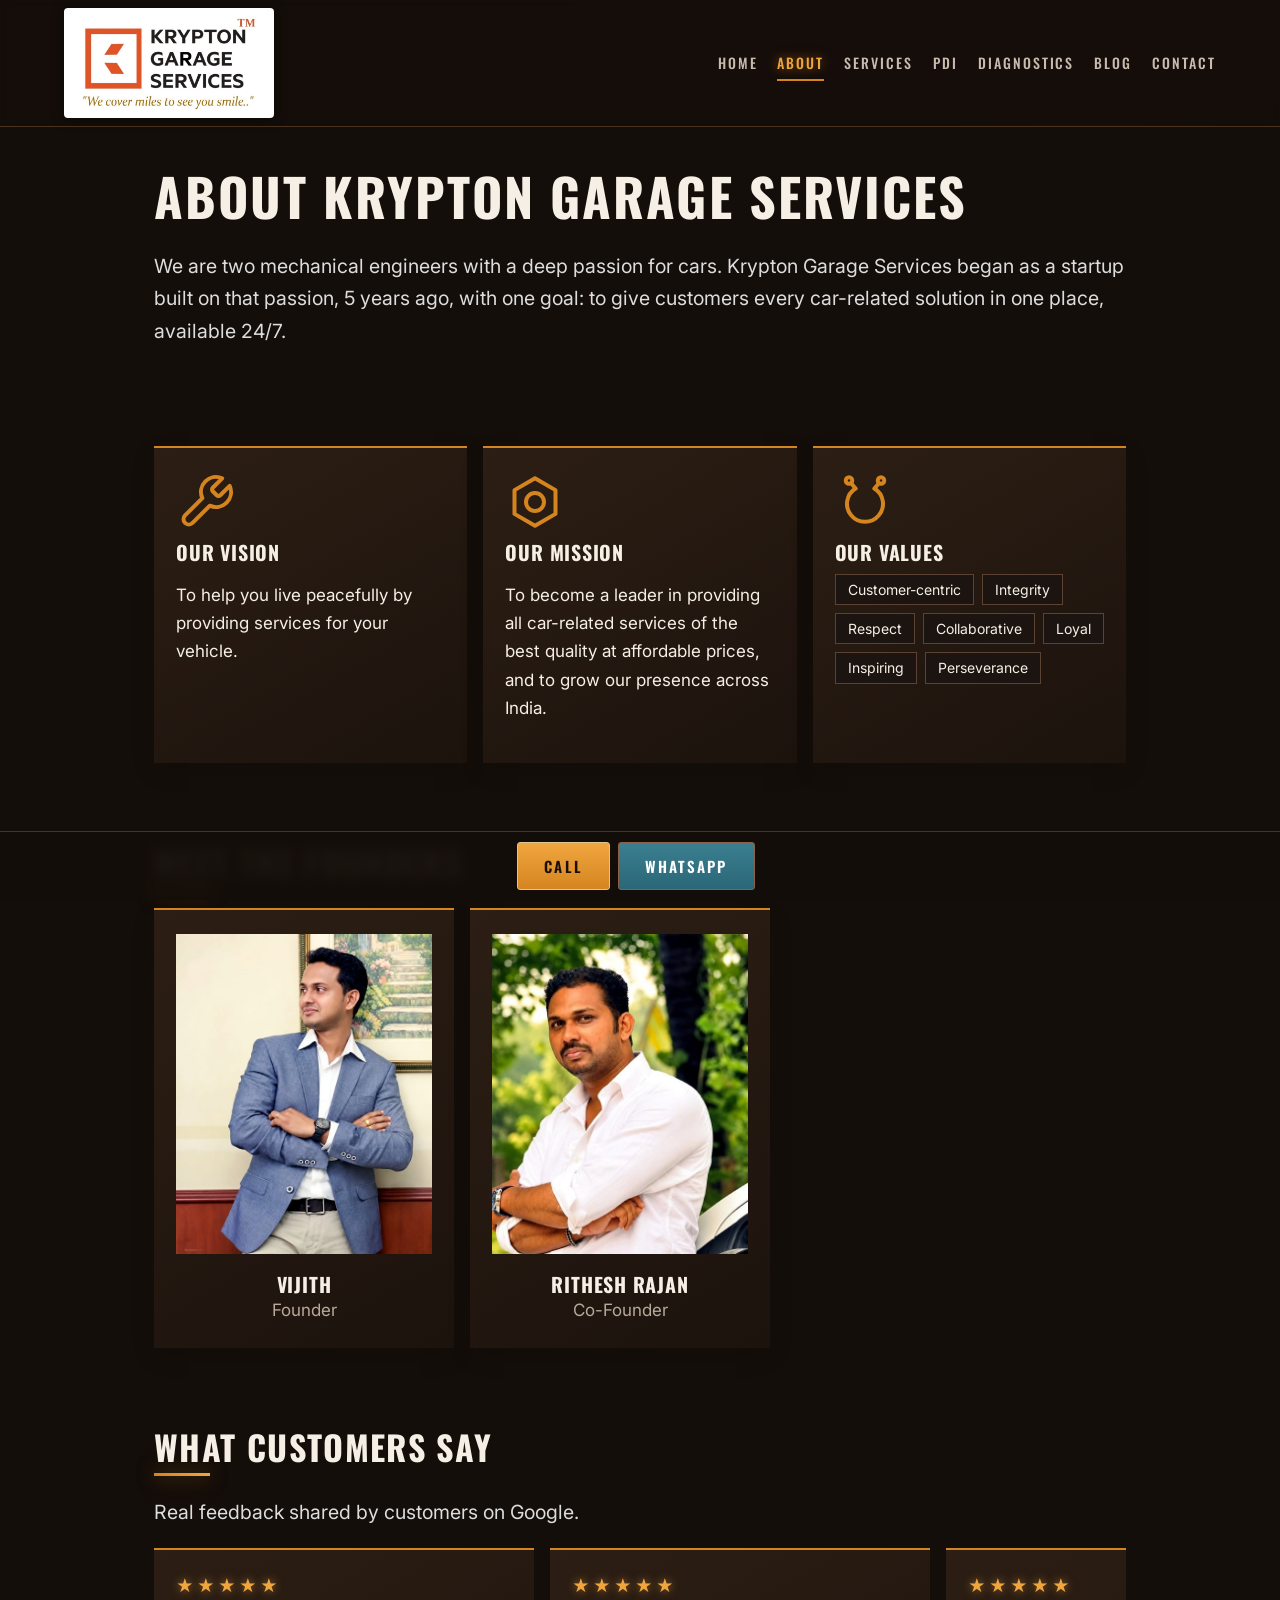
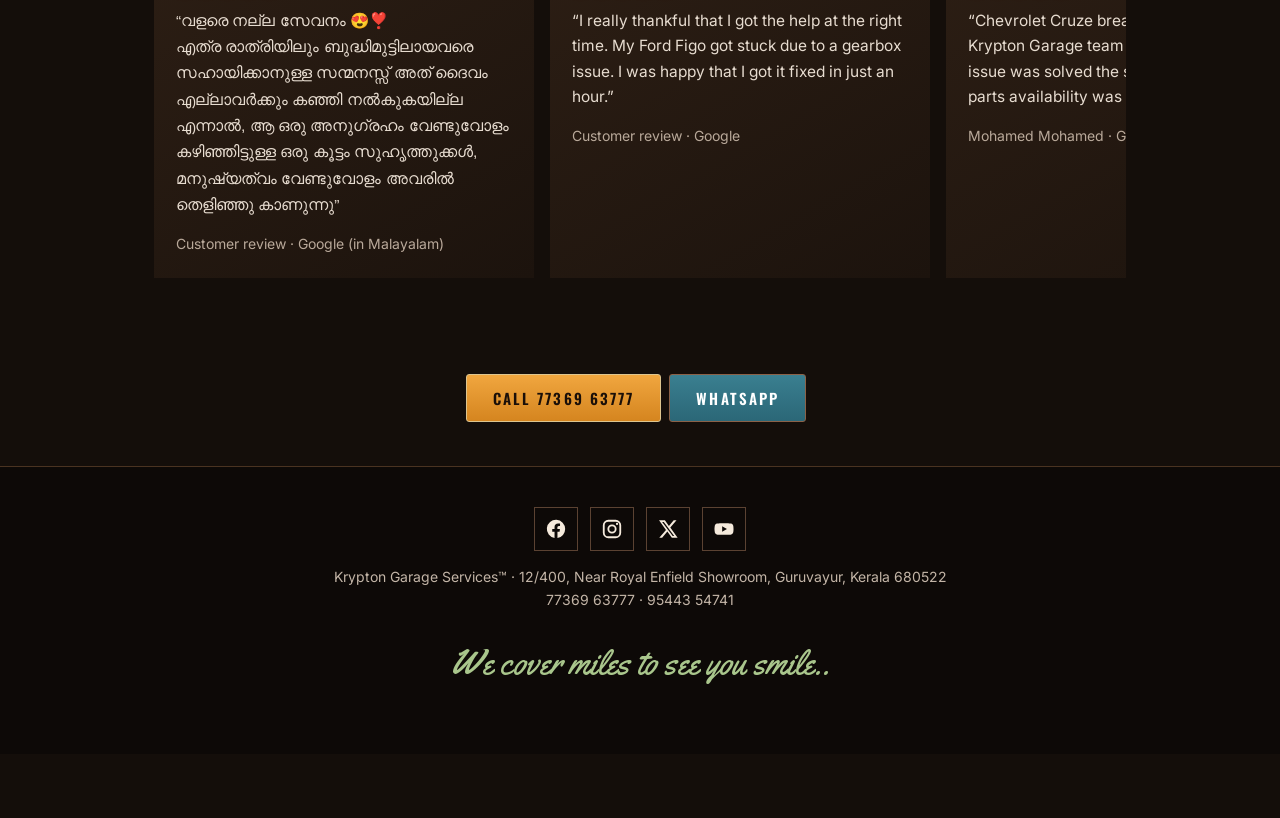
==== commit 3ee9abad: "Add files via upload" ====
--- a/about.html
+++ b/about.html
@@ -1,4 +1,4 @@
-<!doctype html><html lang=en><head><meta charset=utf-8><meta name=theme-color content="#140e0a"><meta name=viewport content="width=device-width,initial-scale=1"><title>About Krypton Garage Services | Car Experts in Guruvayur</title><meta name=description content="Meet the mechanical engineers behind Krypton Garage Services in Guruvayur: our story, vision, mission and values."><link rel=canonical href="https://kryptongarage.in/about.html"><meta property=og:type content=website><meta property=og:site_name content="Krypton Garage Services"><meta property=og:title content="About Krypton Garage Services | Car Experts in Guruvayur"><meta property=og:description content="Meet the mechanical engineers behind Krypton Garage Services in Guruvayur: our story, vision, mission and values."><meta property=og:url content="https://kryptongarage.in/about.html"><meta property=og:image content="https://kryptongarage.in/img/og-logo.jpg?v=2"><meta property=og:image:width content=1200><meta property=og:image:height content=630><meta name=twitter:card content=summary_large_image><meta name=twitter:image content="https://kryptongarage.in/img/og-logo.jpg?v=2"><link rel=preconnect href=https://fonts.googleapis.com><link rel=preconnect href=https://fonts.gstatic.com crossorigin><link href="https://fonts.googleapis.com/css2?family=Oswald:wght@500;700&family=Inter:wght@400;500;600&family=Yellowtail&display=swap" rel=stylesheet><link rel=stylesheet href=style.css><script>document.documentElement.className='js'</script><script type="application/ld+json">{"@context": "https://schema.org", "@type": "AutoRepair", "name": "Krypton Garage Services", "url": "https://kryptongarage.in", "telephone": ["+917736963777", "+919544354741"], "slogan": "We cover miles to see you smile", "image": "https://kryptongarage.in/img/cover.jpg", "areaServed": ["Guruvayur", "Thrissur"], "address": {"@type": "PostalAddress", "streetAddress": "12/400, Near Royal Enfield Showroom", "addressLocality": "Guruvayur", "addressRegion": "Kerala", "postalCode": "680522", "addressCountry": "IN"}, "geo": {"@type": "GeoCoordinates", "latitude": 10.5840468, "longitude": 76.0393611}, "hasMap": "https://maps.app.goo.gl/5kHXYQaZtr5Z3fxL6", "founder": [{"@type": "Person", "name": "Vijith"}, {"@type": "Person", "name": "Rithesh Rajan"}], "sameAs": ["https://www.facebook.com/kryptongarageservices", "https://www.instagram.com/kryptongarageservices", "https://x.com/KryptonGarage", "https://www.youtube.com/@kryptongarageservices"]}</script></head><body><header><a class=brand href=index.html><img src=img/logo.jpg alt="Krypton Garage Services logo"></a><nav><a href=index.html>Home</a><a href=about.html class=on>About</a><a href=index.html#services>Services</a><a href=pdi.html>PDI</a><a href=vehicle-diagnostics-guruvayur.html>Diagnostics</a><a href=blog.html>Blog</a><a href=contact.html>Contact</a></nav></header><main><section class="w rv"><h1>About Krypton Garage Services</h1><p class=lead>We are two mechanical engineers with a deep passion for cars. Krypton Garage Services began as a startup built on that passion, 5 years ago, with one goal: to give customers every car-related solution in one place, available 24/7.</p></section>
+<!doctype html><html lang=en><head><meta charset=utf-8><meta name=theme-color content="#140e0a"><meta name=viewport content="width=device-width,initial-scale=1"><title>About Krypton Garage Services | Car Experts in Guruvayur</title><meta name=description content="Meet the mechanical engineers behind Krypton Garage Services in Guruvayur: our story, vision, mission and values."><link rel=canonical href="https://kryptongarage.in/about.html"><meta property=og:type content=website><meta property=og:site_name content="Krypton Garage Services"><meta property=og:title content="About Krypton Garage Services | Car Experts in Guruvayur"><meta property=og:description content="Meet the mechanical engineers behind Krypton Garage Services in Guruvayur: our story, vision, mission and values."><meta property=og:url content="https://kryptongarage.in/about.html"><meta property=og:image content="https://kryptongarage.in/og-logo.jpg?v=3"><meta property=og:image:secure_url content="https://kryptongarage.in/og-logo.jpg?v=3"><meta property=og:image:type content=image/jpeg><meta property=og:image:width content=1200><meta property=og:image:height content=630><meta name=twitter:card content=summary_large_image><meta name=twitter:image content="https://kryptongarage.in/og-logo.jpg?v=3"><link rel=preconnect href=https://fonts.googleapis.com><link rel=preconnect href=https://fonts.gstatic.com crossorigin><link href="https://fonts.googleapis.com/css2?family=Oswald:wght@500;700&family=Inter:wght@400;500;600&family=Yellowtail&display=swap" rel=stylesheet><link rel=stylesheet href=style.css><script>document.documentElement.className='js'</script><script type="application/ld+json">{"@context": "https://schema.org", "@type": "AutoRepair", "name": "Krypton Garage Services", "url": "https://kryptongarage.in", "telephone": ["+917736963777", "+919544354741"], "slogan": "We cover miles to see you smile", "image": "https://kryptongarage.in/img/cover.jpg", "areaServed": ["Guruvayur", "Thrissur"], "address": {"@type": "PostalAddress", "streetAddress": "12/400, Near Royal Enfield Showroom", "addressLocality": "Guruvayur", "addressRegion": "Kerala", "postalCode": "680522", "addressCountry": "IN"}, "geo": {"@type": "GeoCoordinates", "latitude": 10.5840468, "longitude": 76.0393611}, "hasMap": "https://maps.app.goo.gl/5kHXYQaZtr5Z3fxL6", "founder": [{"@type": "Person", "name": "Vijith"}, {"@type": "Person", "name": "Rithesh Rajan"}], "sameAs": ["https://www.facebook.com/kryptongarageservices", "https://www.instagram.com/kryptongarageservices", "https://x.com/KryptonGarage", "https://www.youtube.com/@kryptongarageservices"]}</script></head><body><header><a class=brand href=index.html><img src=img/logo.jpg alt="Krypton Garage Services logo"></a><nav><a href=index.html>Home</a><a href=about.html class=on>About</a><a href=index.html#services>Services</a><a href=pdi.html>PDI</a><a href=vehicle-diagnostics-guruvayur.html>Diagnostics</a><a href=blog.html>Blog</a><a href=contact.html>Contact</a></nav></header><main><section class="w rv"><h1>About Krypton Garage Services</h1><p class=lead>We are two mechanical engineers with a deep passion for cars. Krypton Garage Services began as a startup built on that passion, 5 years ago, with one goal: to give customers every car-related solution in one place, available 24/7.</p></section>
 <section class="w rv"><div class=three><article><svg class=ic viewBox="0 0 24 24" fill=none stroke=currentColor stroke-width=1.6 stroke-linecap=round stroke-linejoin=round><path d="M14.7 6.3a1 1 0 0 0 0 1.4l1.6 1.6a1 1 0 0 0 1.4 0l3.77-3.77a6 6 0 0 1-7.94 7.94l-6.91 6.91a2.12 2.12 0 0 1-3-3l6.91-6.91a6 6 0 0 1 7.94-7.94l-3.76 3.76z"/></svg><h3>Our Vision</h3><p>To help you live peacefully by providing services for your vehicle.</p></article><article><svg class=ic viewBox="0 0 24 24" fill=none stroke=currentColor stroke-width=1.6 stroke-linecap=round stroke-linejoin=round><polygon points="12 2.5 20.2 7.25 20.2 16.75 12 21.5 3.8 16.75 3.8 7.25"/><circle cx="12" cy="12" r="3.6"/></svg><h3>Our Mission</h3><p>To become a leader in providing all car-related services of the best quality at affordable prices, and to grow our presence across India.</p></article><article><svg class=ic viewBox="0 0 24 24" fill=none stroke=currentColor stroke-width=1.6 stroke-linecap=round stroke-linejoin=round><path d="M8.2 6.6A7.2 7.2 0 1 0 15.8 6.6"/><path d="M8.2 6.6 6.4 4.4M15.8 6.6l1.8-2.2"/><circle cx="5.6" cy="3.4" r="1.3"/><circle cx="18.4" cy="3.4" r="1.3"/></svg><h3>Our Values</h3><ul class=vals><li>Customer-centric</li><li>Integrity</li><li>Respect</li><li>Collaborative</li><li>Loyal</li><li>Inspiring</li><li>Perseverance</li></ul></article></div></section>
 <section class="w rv"><h2>Meet the Founders</h2><div class=team><article><img src=img/founder.jpg alt="Vijith, Founder of Krypton Garage Services" loading=lazy><h3>Vijith</h3><p>Founder</p></article><article><img src=img/cofounder.jpg alt="Rithesh Rajan, Co-Founder of Krypton Garage Services" loading=lazy><h3>Rithesh Rajan</h3><p>Co-Founder</p></article></div></section>
 <section class="w rv"><h2>What customers say</h2><p class="lead">Real feedback shared by customers on Google.</p><div class="revs"><figure class="rev malayalam-review"><div class="st">★★★★★</div><blockquote lang="ml" class="ml">“വളരെ നല്ല സേവനം 😍❣️<br>എത്ര രാത്രിയിലും ബുദ്ധിമുട്ടിലായവരെ സഹായിക്കാനുള്ള സന്മനസ്സ് അത് ദൈവം എല്ലാവർക്കും കഞ്ഞി നൽകുകയില്ല എന്നാൽ, ആ ഒരു അനുഗ്രഹം വേണ്ടുവോളം കഴിഞ്ഞിട്ടുള്ള ഒരു കൂട്ടം സുഹൃത്തുക്കൾ, മനുഷ്യത്വം വേണ്ടുവോളം അവരിൽ തെളിഞ്ഞു കാണുന്നു”</blockquote><figcaption>Customer review · Google (in Malayalam)</figcaption></figure>
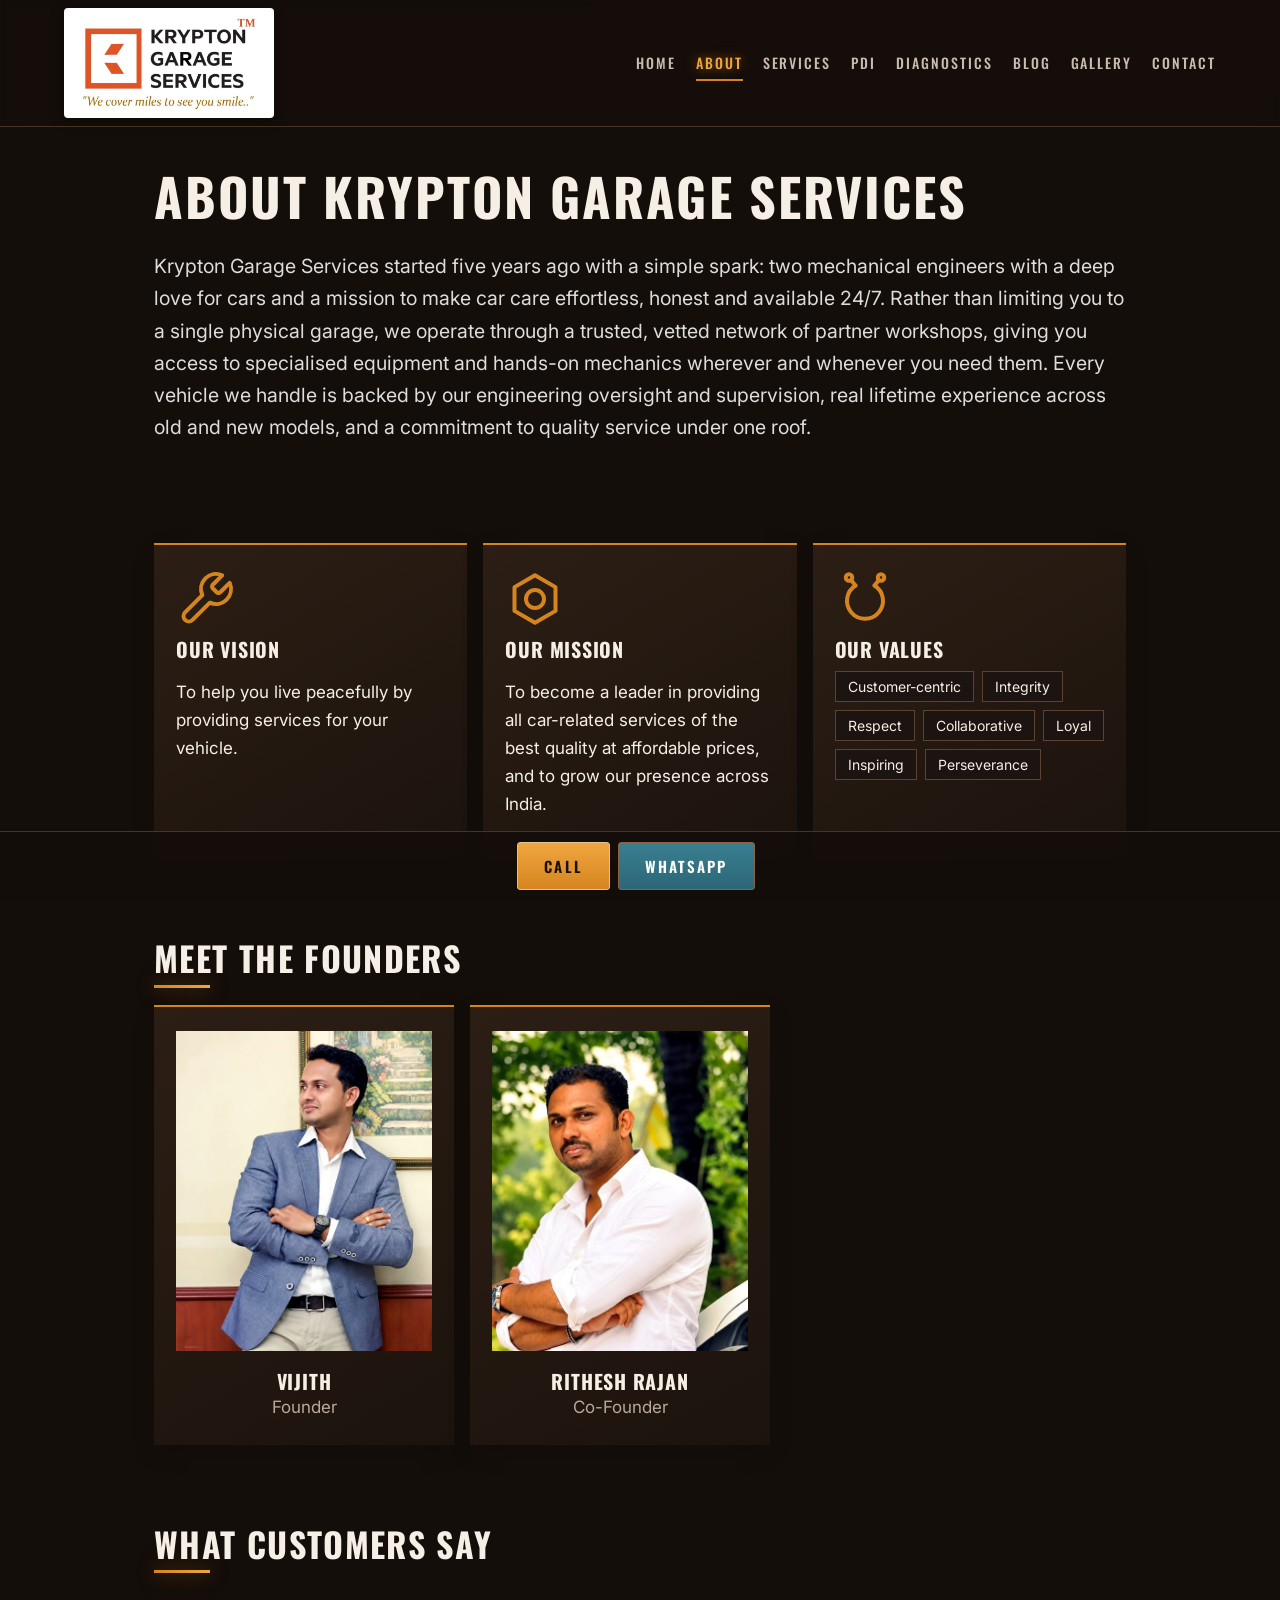
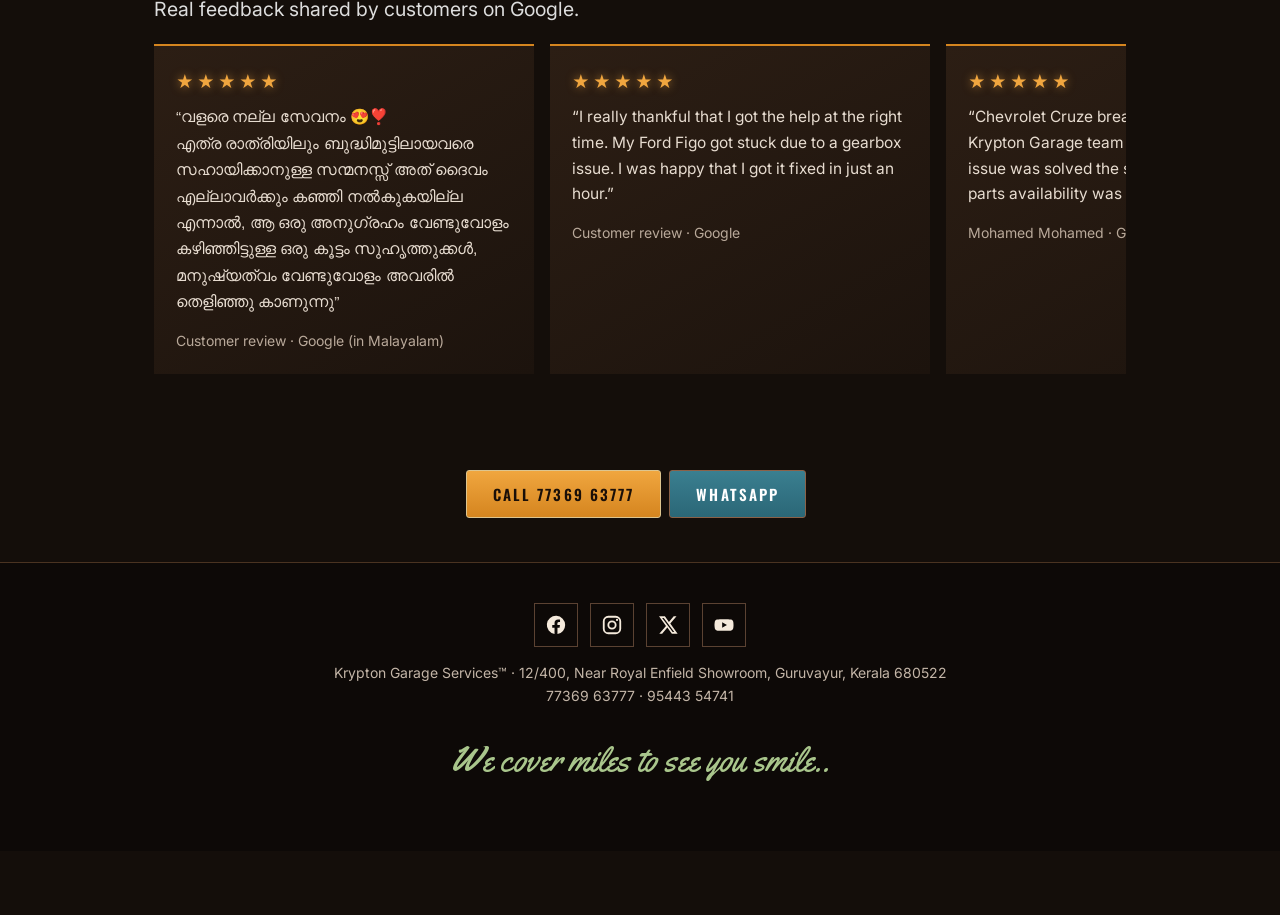
==== commit e7a09ef8: "Add files via upload" ====
--- a/about.html
+++ b/about.html
@@ -1,4 +1,4 @@
-<!doctype html><html lang=en><head><meta charset=utf-8><meta name=theme-color content="#140e0a"><meta name=viewport content="width=device-width,initial-scale=1"><title>About Krypton Garage Services | Car Experts in Guruvayur</title><meta name=description content="Meet the mechanical engineers behind Krypton Garage Services in Guruvayur: our story, vision, mission and values."><link rel=canonical href="https://kryptongarage.in/about.html"><meta property=og:type content=website><meta property=og:site_name content="Krypton Garage Services"><meta property=og:title content="About Krypton Garage Services | Car Experts in Guruvayur"><meta property=og:description content="Meet the mechanical engineers behind Krypton Garage Services in Guruvayur: our story, vision, mission and values."><meta property=og:url content="https://kryptongarage.in/about.html"><meta property=og:image content="https://kryptongarage.in/og-logo.jpg?v=3"><meta property=og:image:secure_url content="https://kryptongarage.in/og-logo.jpg?v=3"><meta property=og:image:type content=image/jpeg><meta property=og:image:width content=1200><meta property=og:image:height content=630><meta name=twitter:card content=summary_large_image><meta name=twitter:image content="https://kryptongarage.in/og-logo.jpg?v=3"><link rel=preconnect href=https://fonts.googleapis.com><link rel=preconnect href=https://fonts.gstatic.com crossorigin><link href="https://fonts.googleapis.com/css2?family=Oswald:wght@500;700&family=Inter:wght@400;500;600&family=Yellowtail&display=swap" rel=stylesheet><link rel=stylesheet href=style.css><script>document.documentElement.className='js'</script><script type="application/ld+json">{"@context": "https://schema.org", "@type": "AutoRepair", "name": "Krypton Garage Services", "url": "https://kryptongarage.in", "telephone": ["+917736963777", "+919544354741"], "slogan": "We cover miles to see you smile", "image": "https://kryptongarage.in/img/cover.jpg", "areaServed": ["Guruvayur", "Thrissur"], "address": {"@type": "PostalAddress", "streetAddress": "12/400, Near Royal Enfield Showroom", "addressLocality": "Guruvayur", "addressRegion": "Kerala", "postalCode": "680522", "addressCountry": "IN"}, "geo": {"@type": "GeoCoordinates", "latitude": 10.5840468, "longitude": 76.0393611}, "hasMap": "https://maps.app.goo.gl/5kHXYQaZtr5Z3fxL6", "founder": [{"@type": "Person", "name": "Vijith"}, {"@type": "Person", "name": "Rithesh Rajan"}], "sameAs": ["https://www.facebook.com/kryptongarageservices", "https://www.instagram.com/kryptongarageservices", "https://x.com/KryptonGarage", "https://www.youtube.com/@kryptongarageservices"]}</script></head><body><header><a class=brand href=index.html><img src=img/logo.jpg alt="Krypton Garage Services logo"></a><nav><a href=index.html>Home</a><a href=about.html class=on>About</a><a href=index.html#services>Services</a><a href=pdi.html>PDI</a><a href=vehicle-diagnostics-guruvayur.html>Diagnostics</a><a href=blog.html>Blog</a><a href=contact.html>Contact</a></nav></header><main><section class="w rv"><h1>About Krypton Garage Services</h1><p class=lead>We are two mechanical engineers with a deep passion for cars. Krypton Garage Services began as a startup built on that passion, 5 years ago, with one goal: to give customers every car-related solution in one place, available 24/7.</p></section>
+<!doctype html><html lang=en><head><meta charset=utf-8><meta name=theme-color content="#140e0a"><meta name=viewport content="width=device-width,initial-scale=1"><title>About Krypton Garage Services | Car Experts in Guruvayur</title><meta name=description content="Meet the mechanical engineers behind Krypton Garage Services in Guruvayur: our story, vision, mission and values."><link rel=canonical href="https://kryptongarage.in/about.html"><meta property=og:type content=website><meta property=og:site_name content="Krypton Garage Services"><meta property=og:title content="About Krypton Garage Services | Car Experts in Guruvayur"><meta property=og:description content="Meet the mechanical engineers behind Krypton Garage Services in Guruvayur: our story, vision, mission and values."><meta property=og:url content="https://kryptongarage.in/about.html"><meta property=og:image content="https://kryptongarage.in/og-logo.jpg?v=3"><meta property=og:image:secure_url content="https://kryptongarage.in/og-logo.jpg?v=3"><meta property=og:image:type content=image/jpeg><meta property=og:image:width content=1200><meta property=og:image:height content=630><meta name=twitter:card content=summary_large_image><meta name=twitter:image content="https://kryptongarage.in/og-logo.jpg?v=3"><link rel=preconnect href=https://fonts.googleapis.com><link rel=preconnect href=https://fonts.gstatic.com crossorigin><link href="https://fonts.googleapis.com/css2?family=Oswald:wght@500;700&family=Inter:wght@400;500;600&family=Yellowtail&display=swap" rel=stylesheet><link rel=stylesheet href=style.css><script>document.documentElement.className='js'</script><script type="application/ld+json">{"@context": "https://schema.org", "@type": "AutoRepair", "name": "Krypton Garage Services", "url": "https://kryptongarage.in", "telephone": ["+917736963777", "+919544354741"], "slogan": "We cover miles to see you smile", "image": "https://kryptongarage.in/img/cover.jpg", "areaServed": ["Guruvayur", "Thrissur"], "address": {"@type": "PostalAddress", "streetAddress": "12/400, Near Royal Enfield Showroom", "addressLocality": "Guruvayur", "addressRegion": "Kerala", "postalCode": "680522", "addressCountry": "IN"}, "geo": {"@type": "GeoCoordinates", "latitude": 10.5840468, "longitude": 76.0393611}, "hasMap": "https://maps.app.goo.gl/5kHXYQaZtr5Z3fxL6", "founder": [{"@type": "Person", "name": "Vijith"}, {"@type": "Person", "name": "Rithesh Rajan"}], "sameAs": ["https://www.facebook.com/kryptongarageservices", "https://www.instagram.com/kryptongarageservices", "https://x.com/KryptonGarage", "https://www.youtube.com/@kryptongarageservices"]}</script></head><body><header><a class=brand href=index.html><img src=img/logo.jpg alt="Krypton Garage Services logo"></a><nav><a href=index.html>Home</a><a href=about.html class=on>About</a><a href=index.html#services>Services</a><a href=pdi.html>PDI</a><a href=vehicle-diagnostics-guruvayur.html>Diagnostics</a><a href=blog.html>Blog</a><a href=gallery.html>Gallery</a><a href=contact.html>Contact</a></nav></header><main><section class="w rv"><h1>About Krypton Garage Services</h1><p class=lead>Krypton Garage Services started five years ago with a simple spark: two mechanical engineers with a deep love for cars and a mission to make car care effortless, honest and available 24/7. Rather than limiting you to a single physical garage, we operate through a trusted, vetted network of partner workshops, giving you access to specialised equipment and hands-on mechanics wherever and whenever you need them. Every vehicle we handle is backed by our engineering oversight and supervision, real lifetime experience across old and new models, and a commitment to quality service under one roof.</p></section>
 <section class="w rv"><div class=three><article><svg class=ic viewBox="0 0 24 24" fill=none stroke=currentColor stroke-width=1.6 stroke-linecap=round stroke-linejoin=round><path d="M14.7 6.3a1 1 0 0 0 0 1.4l1.6 1.6a1 1 0 0 0 1.4 0l3.77-3.77a6 6 0 0 1-7.94 7.94l-6.91 6.91a2.12 2.12 0 0 1-3-3l6.91-6.91a6 6 0 0 1 7.94-7.94l-3.76 3.76z"/></svg><h3>Our Vision</h3><p>To help you live peacefully by providing services for your vehicle.</p></article><article><svg class=ic viewBox="0 0 24 24" fill=none stroke=currentColor stroke-width=1.6 stroke-linecap=round stroke-linejoin=round><polygon points="12 2.5 20.2 7.25 20.2 16.75 12 21.5 3.8 16.75 3.8 7.25"/><circle cx="12" cy="12" r="3.6"/></svg><h3>Our Mission</h3><p>To become a leader in providing all car-related services of the best quality at affordable prices, and to grow our presence across India.</p></article><article><svg class=ic viewBox="0 0 24 24" fill=none stroke=currentColor stroke-width=1.6 stroke-linecap=round stroke-linejoin=round><path d="M8.2 6.6A7.2 7.2 0 1 0 15.8 6.6"/><path d="M8.2 6.6 6.4 4.4M15.8 6.6l1.8-2.2"/><circle cx="5.6" cy="3.4" r="1.3"/><circle cx="18.4" cy="3.4" r="1.3"/></svg><h3>Our Values</h3><ul class=vals><li>Customer-centric</li><li>Integrity</li><li>Respect</li><li>Collaborative</li><li>Loyal</li><li>Inspiring</li><li>Perseverance</li></ul></article></div></section>
 <section class="w rv"><h2>Meet the Founders</h2><div class=team><article><img src=img/founder.jpg alt="Vijith, Founder of Krypton Garage Services" loading=lazy><h3>Vijith</h3><p>Founder</p></article><article><img src=img/cofounder.jpg alt="Rithesh Rajan, Co-Founder of Krypton Garage Services" loading=lazy><h3>Rithesh Rajan</h3><p>Co-Founder</p></article></div></section>
 <section class="w rv"><h2>What customers say</h2><p class="lead">Real feedback shared by customers on Google.</p><div class="revs"><figure class="rev malayalam-review"><div class="st">★★★★★</div><blockquote lang="ml" class="ml">“വളരെ നല്ല സേവനം 😍❣️<br>എത്ര രാത്രിയിലും ബുദ്ധിമുട്ടിലായവരെ സഹായിക്കാനുള്ള സന്മനസ്സ് അത് ദൈവം എല്ലാവർക്കും കഞ്ഞി നൽകുകയില്ല എന്നാൽ, ആ ഒരു അനുഗ്രഹം വേണ്ടുവോളം കഴിഞ്ഞിട്ടുള്ള ഒരു കൂട്ടം സുഹൃത്തുക്കൾ, മനുഷ്യത്വം വേണ്ടുവോളം അവരിൽ തെളിഞ്ഞു കാണുന്നു”</blockquote><figcaption>Customer review · Google (in Malayalam)</figcaption></figure>
